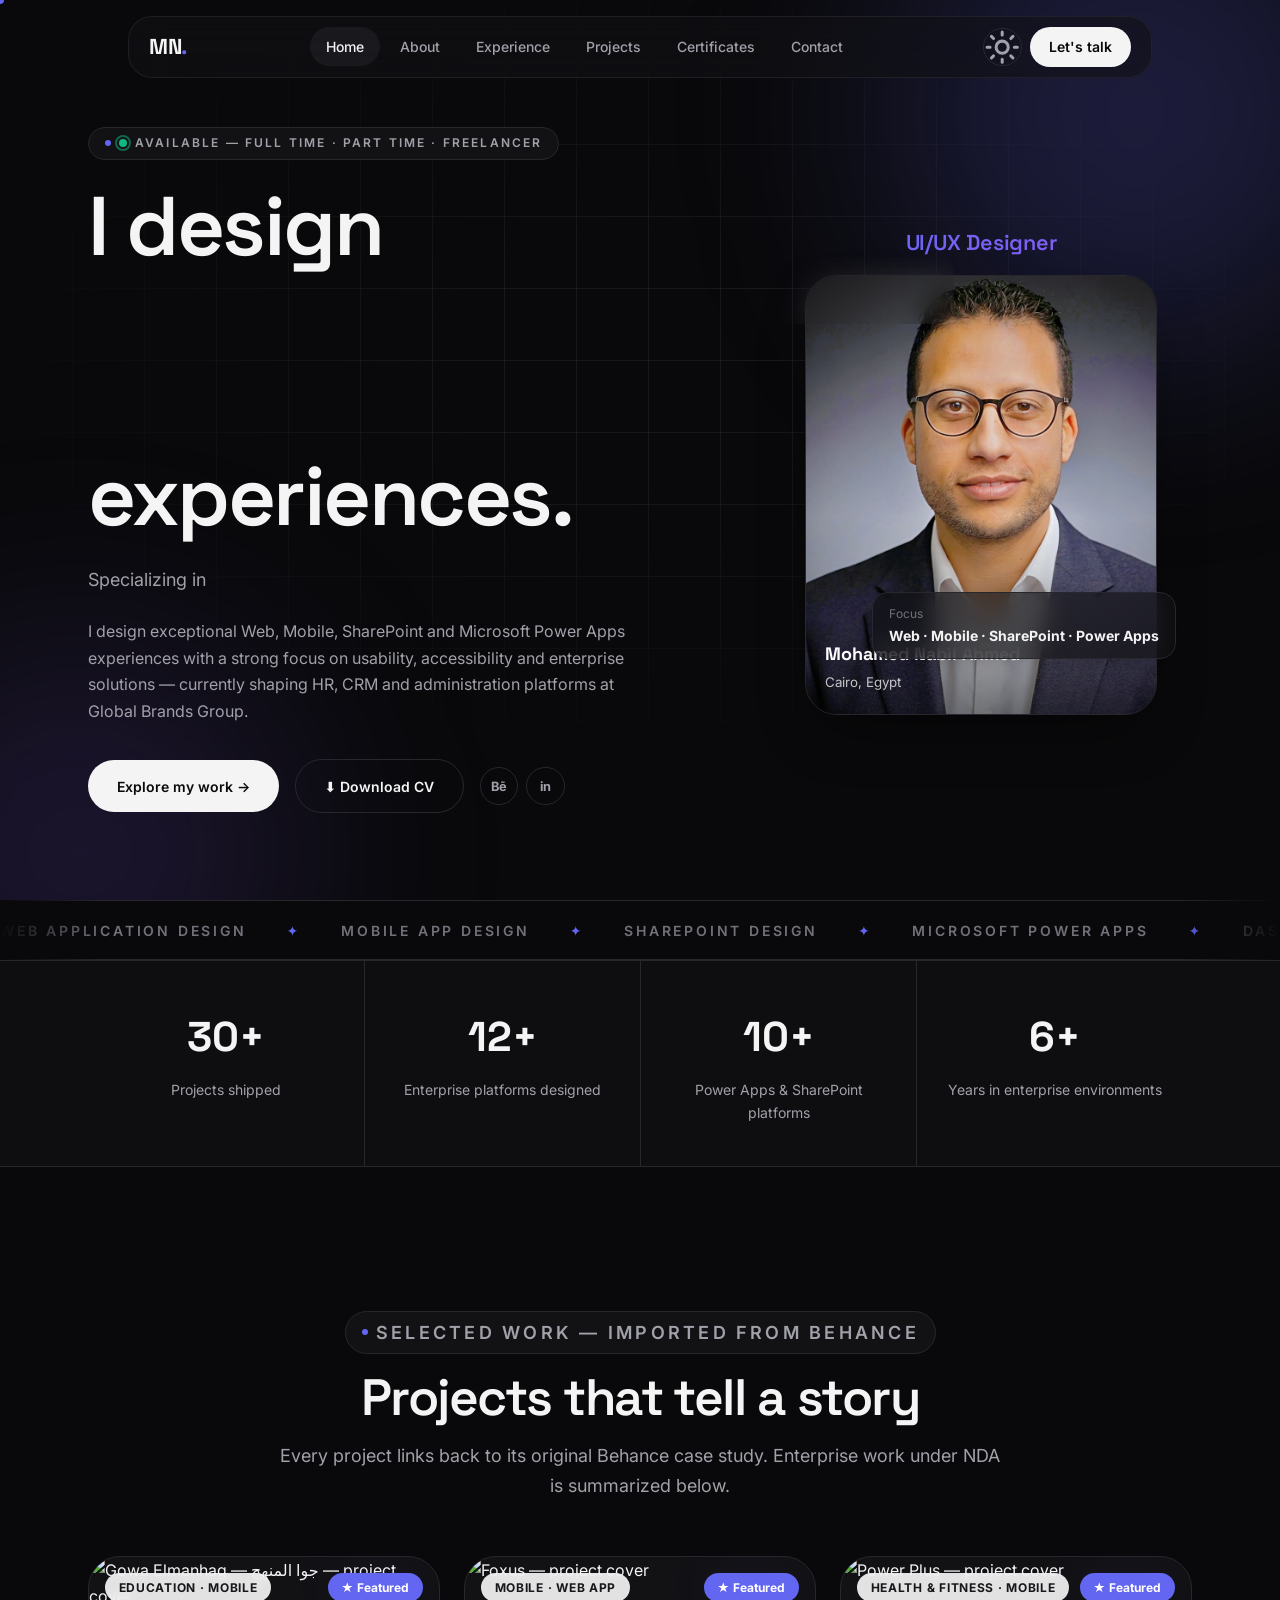
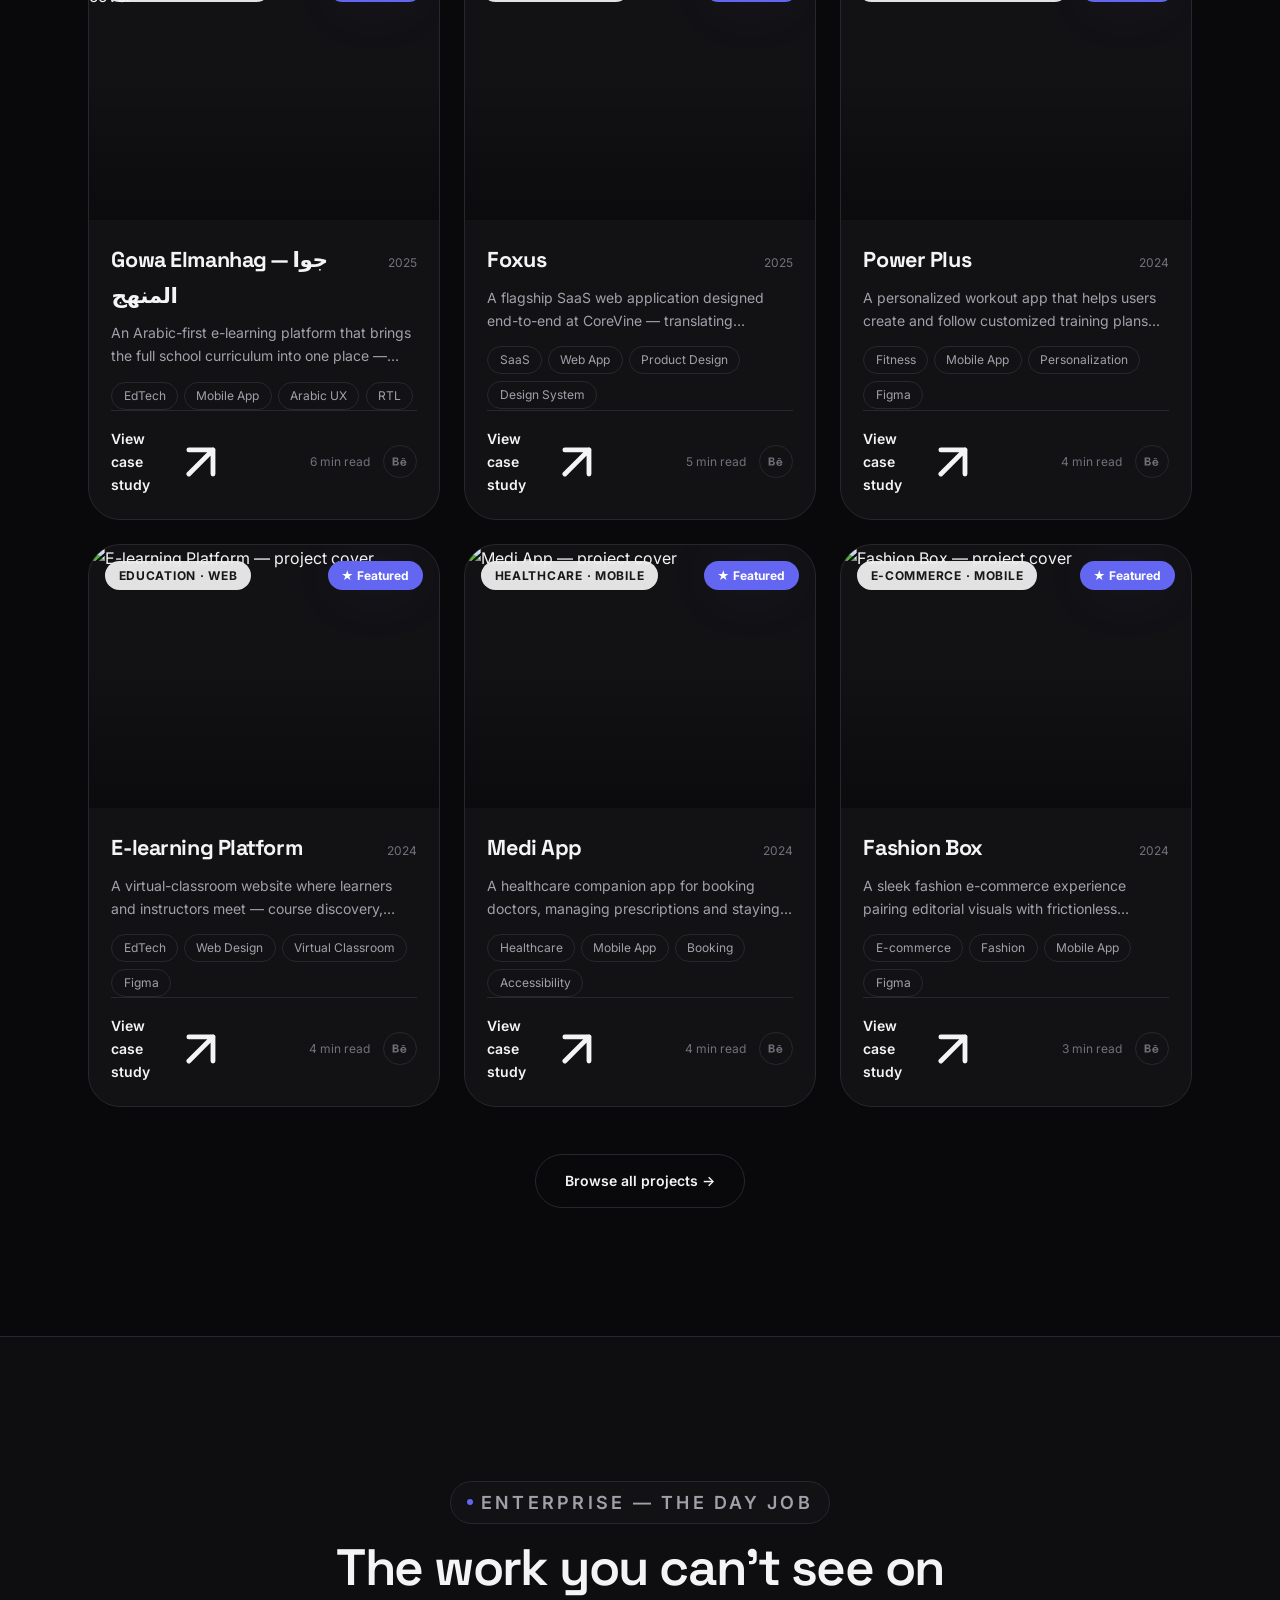
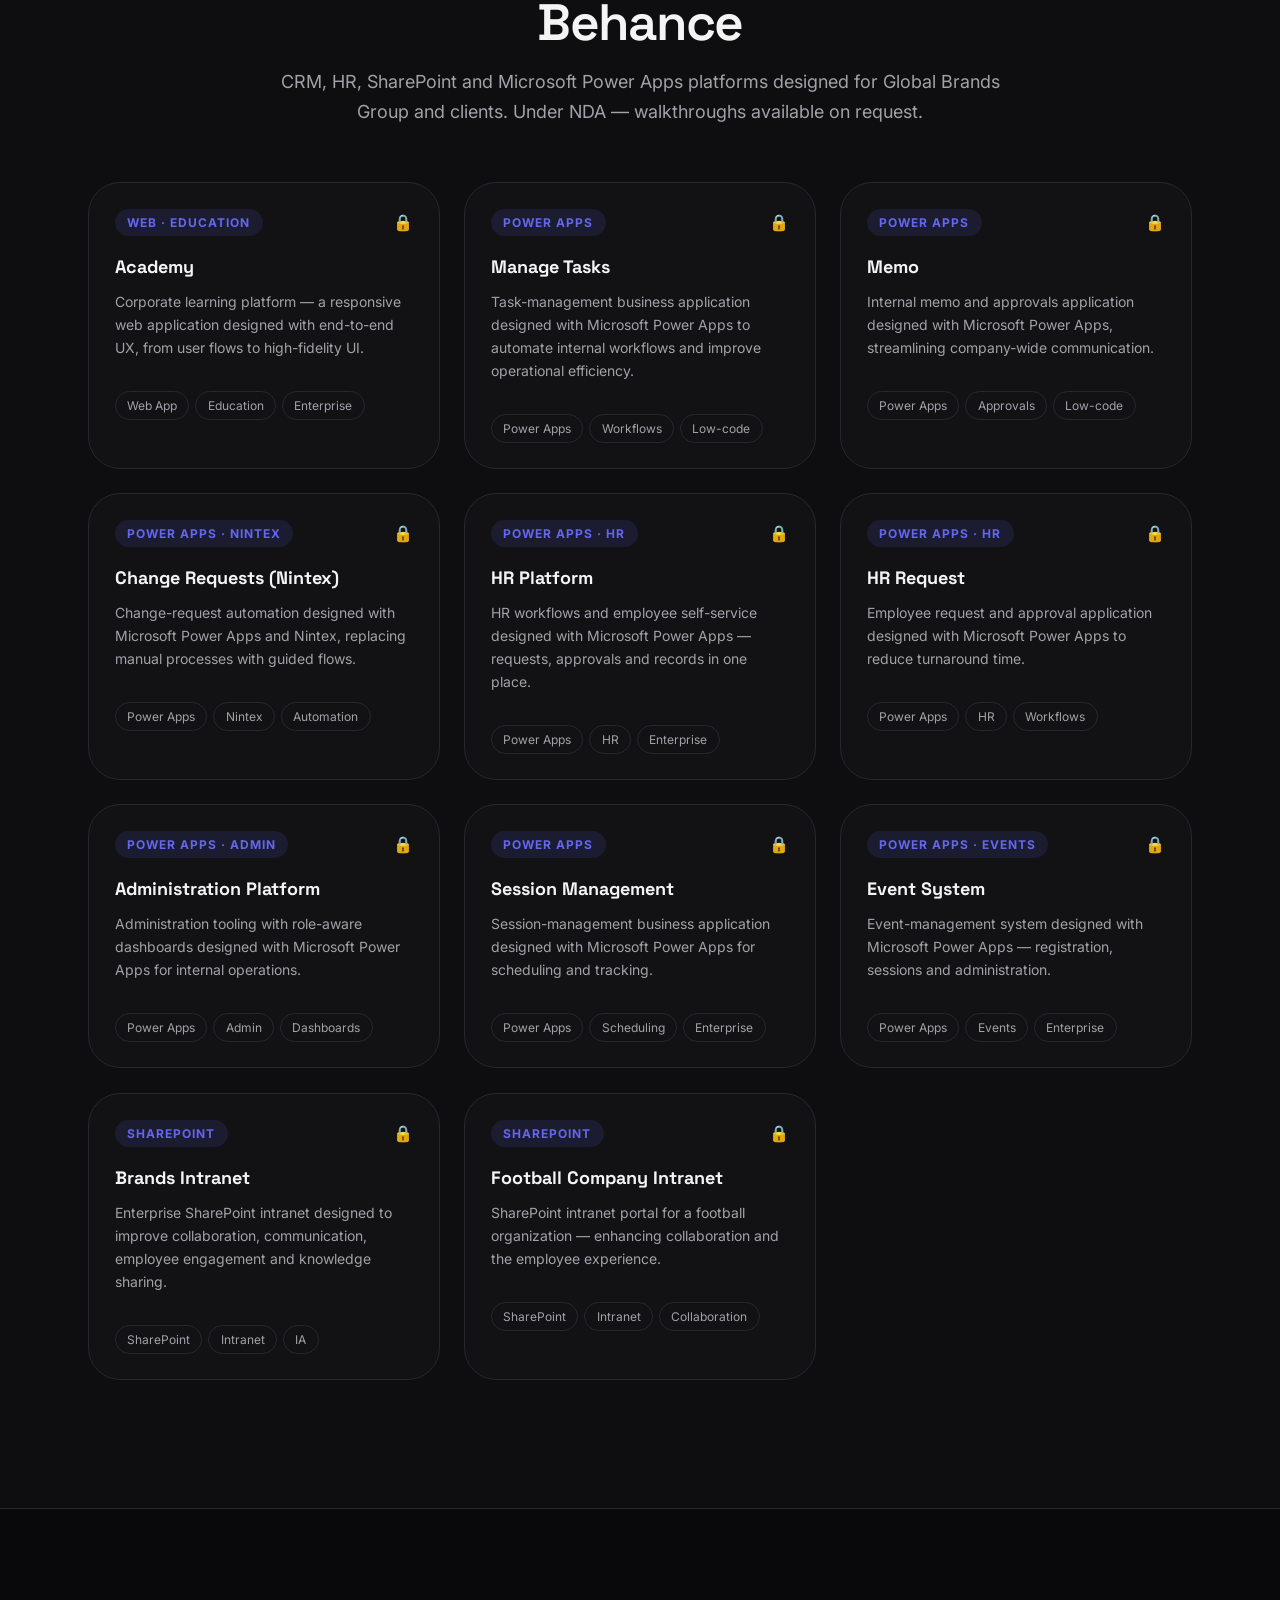
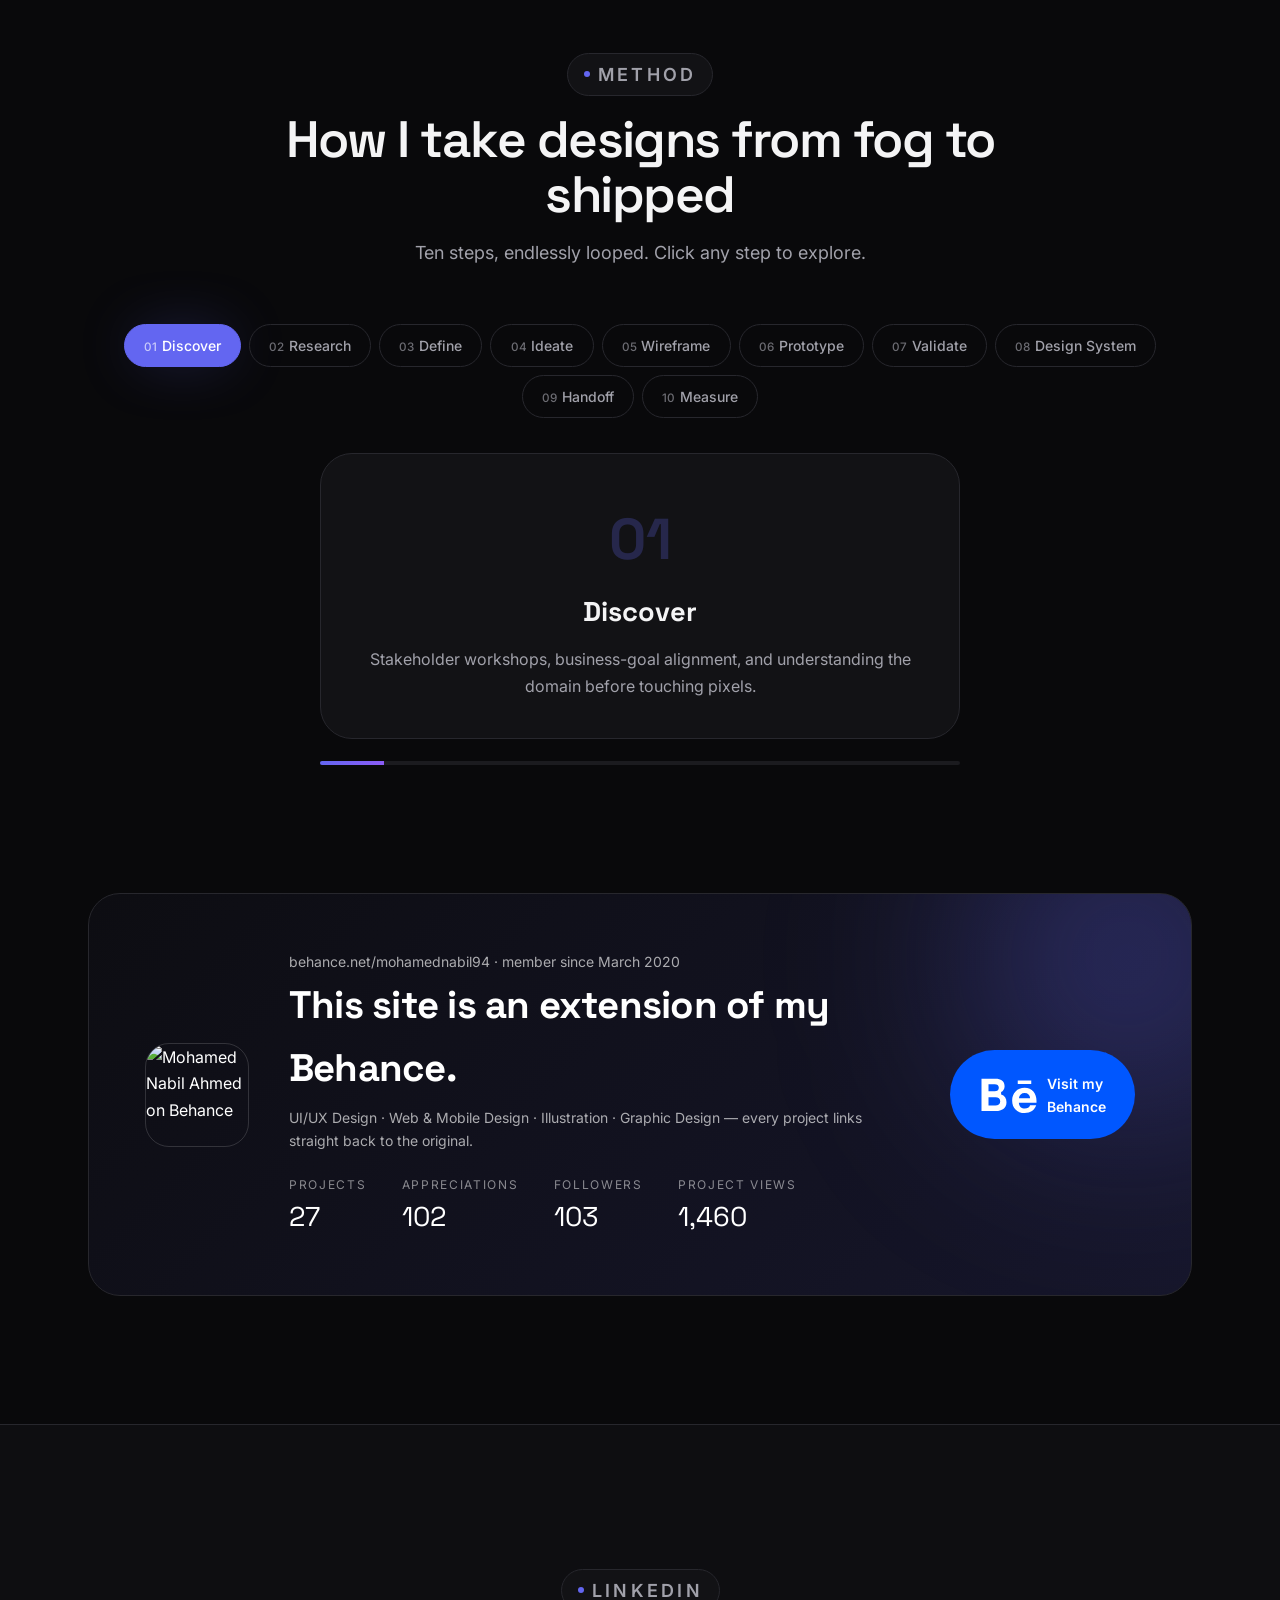
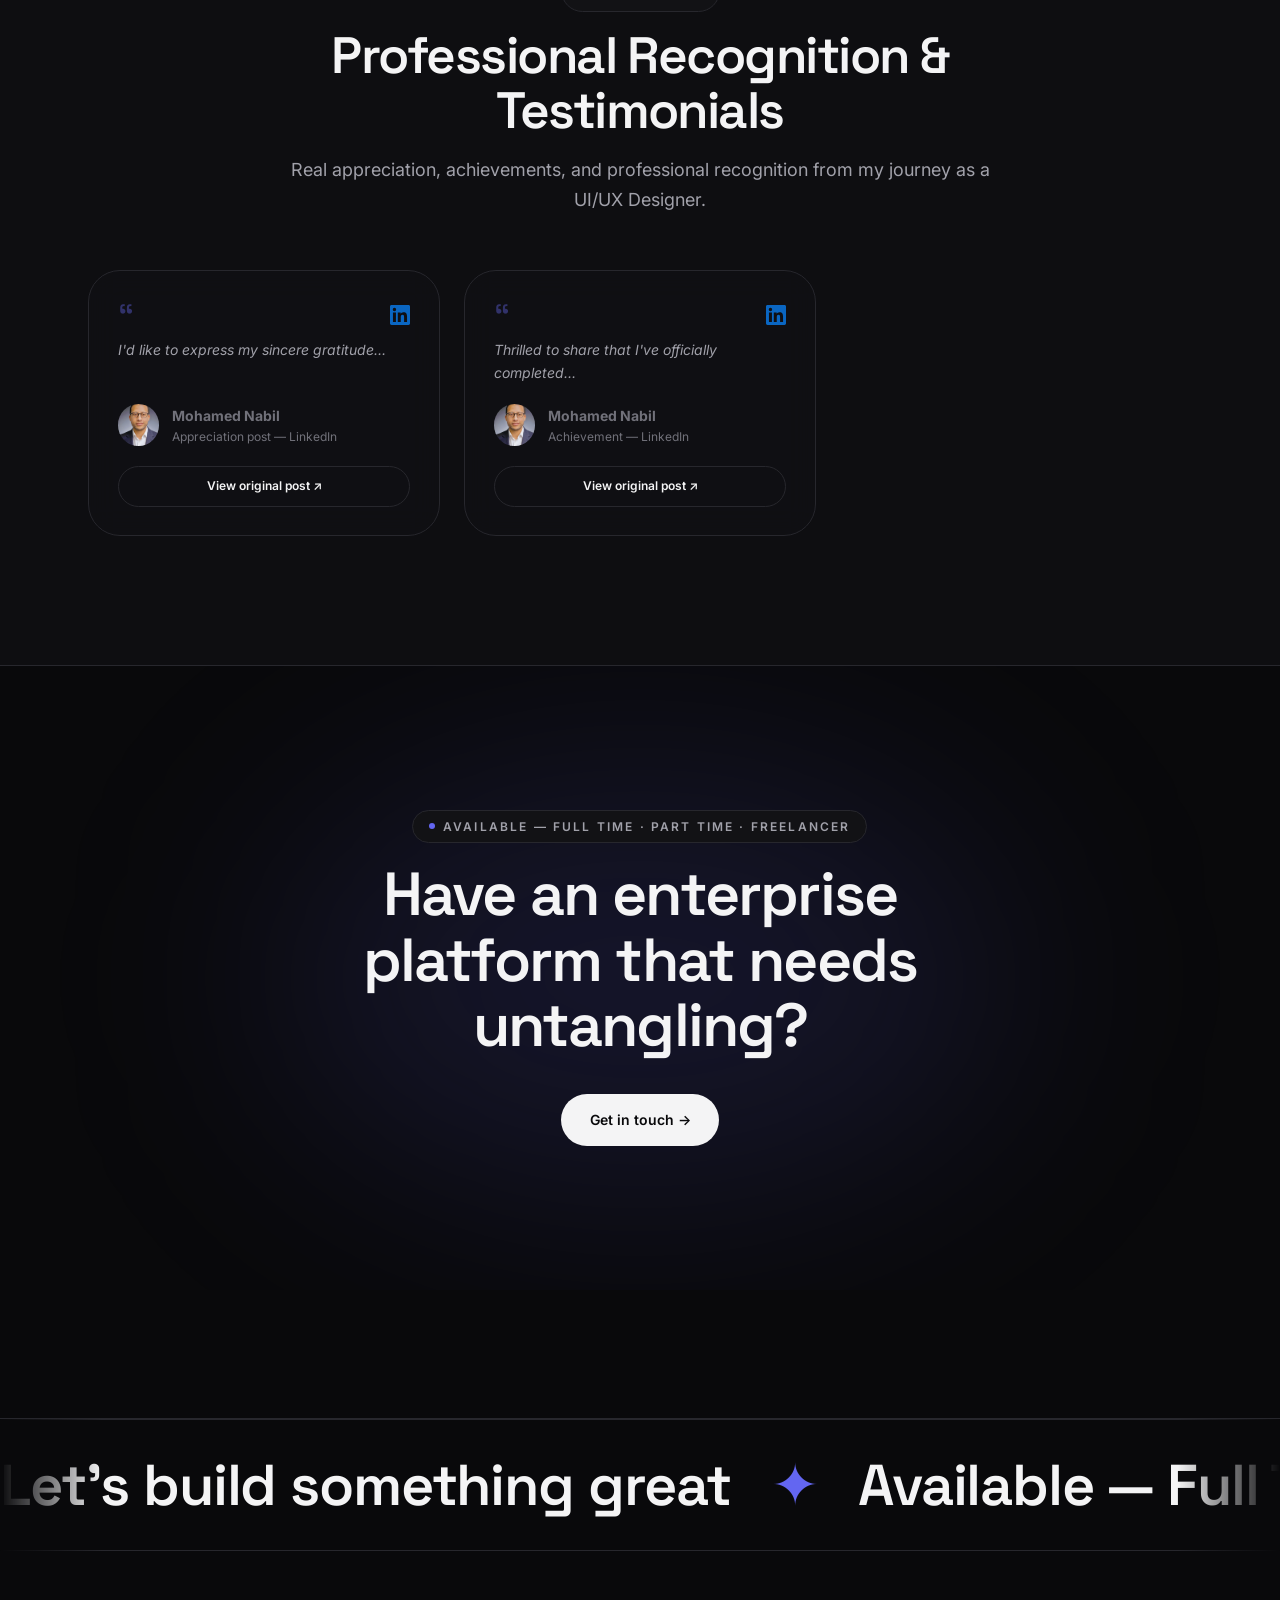
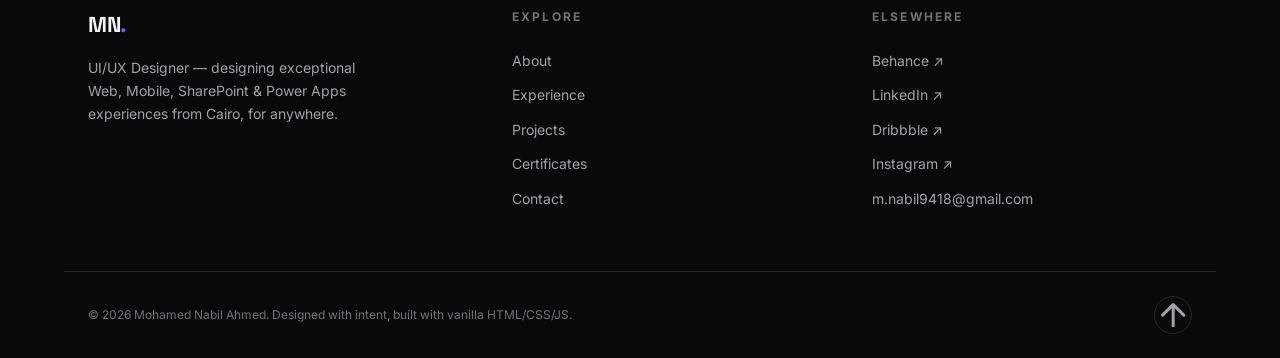
==== index.html @ f968cd8f "Initial portfolio" ====
<!DOCTYPE html>
<!-- ============================================================
     INDEX.HTML — HOME
     Structure: hero → domains marquee → stats → featured work →
     enterprise (NDA) work → process → Behance spotlight →
     testimonials → CTA band. Header/footer are injected by
     assets/js/main.js; all content comes from assets/data/*.js.
     ============================================================ -->
<html lang="en">
<head>
  <meta charset="UTF-8">
  <meta name="viewport" content="width=device-width, initial-scale=1.0">
  <title>Mohamed Nabil — UI/UX Designer · Web, Mobile, SharePoint & Power Apps</title>

  <!-- SEO -->
  <meta name="description" content="UI/UX Designer in Egypt designing exceptional Web, Mobile, SharePoint and Microsoft Power Apps experiences — enterprise systems, CRM, dashboards and design systems with a strong focus on usability and accessibility.">
  <meta name="keywords" content="UI/UX Designer Egypt, Web Application Design, Mobile App Design, SharePoint Designer, Microsoft Power Apps Designer, Dashboard Design, Enterprise UX, CRM UX, Design Systems, Figma Expert">
  <meta name="author" content="Mohamed Nabil Ahmed">
  <meta name="robots" content="index, follow">
  <link rel="canonical" href="https://mohamednabil.design/">

  <!-- Open Graph -->
  <meta property="og:type" content="website">
  <meta property="og:title" content="Mohamed Nabil — UI/UX Designer">
  <meta property="og:description" content="I design exceptional Web, Mobile, SharePoint and Microsoft Power Apps experiences — usability, accessibility and enterprise solutions.">
  <meta property="og:url" content="https://mohamednabil.design/">
  <meta property="og:site_name" content="Mohamed Nabil">
  <meta property="og:image" content="https://mohamednabil.design/assets/images/profile/me.jpeg">

  <!-- Twitter Card -->
  <meta name="twitter:card" content="summary_large_image">
  <meta name="twitter:title" content="Mohamed Nabil — UI/UX Designer">
  <meta name="twitter:description" content="I design exceptional Web, Mobile, SharePoint and Microsoft Power Apps experiences.">
  <meta name="twitter:image" content="https://mohamednabil.design/assets/images/profile/me.jpeg">

  <!-- Structured data (Person) -->
  <script type="application/ld+json">
  {
    "@context": "https://schema.org",
    "@type": "Person",
    "name": "Mohamed Nabil Ahmed",
    "jobTitle": "UI/UX Designer",
    "email": "mailto:m.nabil9418@gmail.com",
    "url": "https://mohamednabil.design",
    "address": { "@type": "PostalAddress", "addressLocality": "Cairo", "addressCountry": "EG" },
    "sameAs": [
      "https://www.linkedin.com/in/mnabil14/",
      "https://www.behance.net/mohamednabil94",
      "https://dribbble.com/Monabil14",
      "https://instagram.com/mohamednabil_14"
    ]
  }
  </script>

  <!-- Fonts (system fallbacks defined in variables.css) -->
  <link rel="icon" href="favicon.ico" sizes="any">
  <link rel="apple-touch-icon" href="assets/images/icons/apple-touch-icon.png">
  <link rel="preconnect" href="https://fonts.googleapis.com">
  <link rel="preconnect" href="https://fonts.gstatic.com" crossorigin>
  <link href="https://fonts.googleapis.com/css2?family=Inter:wght@400;500;600;700&family=Space+Grotesk:wght@500;600;700&display=swap" rel="stylesheet">

  <!-- Styles: tokens → core → responsive → motion -->
  <link rel="stylesheet" href="assets/css/variables.css">
  <link rel="stylesheet" href="assets/css/style.css">
  <link rel="stylesheet" href="assets/css/responsive.css">
  <link rel="stylesheet" href="assets/css/animations.css">
</head>
<body>
  <a class="skip-link" href="#main">Skip to content</a>
  <!-- Header + mobile menu injected here by main.js -->

  <main id="main">

    <!-- ══ HERO ══════════════════════════════════════════════ -->
    <section class="hero" aria-label="Introduction">
      <div class="hero__grid-bg" aria-hidden="true"></div>
      <div class="hero__orb hero__orb--1" aria-hidden="true"></div>
      <div class="hero__orb hero__orb--2" aria-hidden="true"></div>

      <div class="container hero__inner">
        <div>
          <p class="eyebrow" style="animation:fadeUp 0.6s var(--ease-out) both">
            <span class="pulse-dot" aria-hidden="true"></span>
            Available — Full Time · Part Time · Freelancer
          </p>

          <!-- Word-by-word animated headline (animations.js) -->
          <h1 class="display hero__title">
            <span data-words>I design</span>
            <span class="text-gradient" data-words data-words-delay="250">exceptional digital</span>
            <span data-words data-words-delay="500">experiences.</span>
          </h1>

          <!-- Rotating specialty (animations.js fills from site.js) -->
          <p class="hero__rotator">Specializing in <strong id="hero-rotator" aria-live="polite"></strong></p>

          <p class="hero__intro" style="animation:fadeUp 0.8s var(--ease-out) both 0.9s">
            I design exceptional Web, Mobile, SharePoint and Microsoft Power Apps experiences with a
            strong focus on usability, accessibility and enterprise solutions — currently shaping HR,
            CRM and administration platforms at Global Brands Group.
          </p>

          <div class="hero__ctas" style="animation:fadeUp 0.8s var(--ease-out) both 1.1s">
            <a class="btn btn--primary" href="projects.html">Explore my work →</a>
            <a class="btn btn--outline" href="assets/files/Mohamed_Nabil_UI_UX_Designer_CV.pdf" data-cv download>⬇ Download CV</a>
            <div class="hero__socials">
              <a class="icon-btn" href="https://www.behance.net/mohamednabil94" target="_blank" rel="noopener noreferrer" data-outbound="behance" aria-label="Behance (opens in new tab)" style="font-weight:700;font-size:0.8rem">Bē</a>
              <a class="icon-btn" href="https://www.linkedin.com/in/mnabil14/" target="_blank" rel="noopener noreferrer" aria-label="LinkedIn (opens in new tab)" style="font-weight:700;font-size:0.8rem">in</a>
            </div>
          </div>
        </div>

        <!-- Portrait + floating chips — title sits ABOVE the photo -->
        <div class="hero__portrait" data-reveal="zoom">
          <p class="hero__portrait-title">UI/UX Designer</p>
          <div class="hero__portrait-frame">
            <!-- Your photo: drop assets/images/profile/me.jpg (any size,
                 face centered — it is cover-cropped, never stretched).
                 Until the file exists, the Behance avatar is shown. -->
            <img src="assets/images/profile/me.jpeg"
                 onerror="this.onerror=null;this.src='https://pps.services.adobe.com/api/profile/C32E60815E0F4A310A495E93@AdobeID/image/e45a7dfe-59f1-49fc-abd1-07abdde5c0bc/276'"
                 alt="Mohamed Nabil Ahmed — portrait" width="640" height="800">
            <div class="hero__portrait-caption">
              <strong>Mohamed Nabil Ahmed</strong>
              <small>Cairo, Egypt</small>
            </div>
          </div>
          <div class="float-chip float-chip--1" aria-hidden="true"><small>Currently at</small><strong>Global Brands Group</strong></div>
          <div class="float-chip float-chip--2" aria-hidden="true"><small>Focus</small><strong>Web · Mobile · SharePoint · Power Apps</strong></div>
        </div>
      </div>
    </section>

    <!-- ══ DOMAINS MARQUEE (from site.js) ═══════════════════ -->
    <div class="marquee" id="domains-marquee" aria-hidden="true"></div>

    <!-- ══ ANIMATED STATS (from site.js) ════════════════════ -->
    <section class="section--tinted" aria-label="Key numbers">
      <div class="container stats" id="stats"></div>
    </section>

    <!-- ══ FEATURED PROJECTS (from projects.js) ═════════════ -->
    <section class="section" aria-label="Featured work">
      <div class="container">
        <div class="section-head">
          <p class="eyebrow" data-reveal>Selected work — imported from Behance</p>
          <h2 class="display" data-reveal data-reveal-delay="80">Projects that tell a story</h2>
          <p data-reveal data-reveal-delay="160">Every project links back to its original Behance case study. Enterprise work under NDA is summarized below.</p>
        </div>
        <div class="grid grid--3" id="featured-projects"></div>
        <p style="text-align:center;margin-top:3rem" data-reveal>
          <a class="btn btn--outline" href="projects.html">Browse all projects →</a>
        </p>
      </div>
    </section>

    <!-- ══ ENTERPRISE / NDA WORK (from projects.js) ═════════ -->
    <section class="section section--tinted" aria-label="Enterprise work">
      <div class="container">
        <div class="section-head">
          <p class="eyebrow" data-reveal>Enterprise — the day job</p>
          <h2 class="display" data-reveal data-reveal-delay="80">The work you can't see on Behance</h2>
          <p data-reveal data-reveal-delay="160">CRM, HR, SharePoint and Microsoft Power Apps platforms designed for Global Brands Group and clients. Under NDA — walkthroughs available on request.</p>
        </div>
        <div class="grid grid--3" id="enterprise-grid"></div>
      </div>
    </section>

    <!-- ══ DESIGN PROCESS (from site.js) ════════════════════ -->
    <section class="section" aria-label="Design process">
      <div class="container">
        <div class="section-head">
          <p class="eyebrow" data-reveal>Method</p>
          <h2 class="display" data-reveal data-reveal-delay="80">How I take designs from fog to shipped</h2>
          <p data-reveal data-reveal-delay="160">Ten steps, endlessly looped. Click any step to explore.</p>
        </div>
        <div id="process"></div>
      </div>
    </section>

    <!-- ══ BEHANCE SPOTLIGHT (from site.js) ═════════════════ -->
    <section class="section" style="padding-top:0" aria-label="Behance profile">
      <div class="container" id="behance-banner"></div>
    </section>

    <!-- ══ TESTIMONIALS (placeholders in site.js) ═══════════ -->
    <section class="section section--tinted" aria-label="Testimonials">
      <div class="container">
        <div class="section-head">
          <p class="eyebrow" data-reveal>LinkedIn</p>
          <h2 class="display" data-reveal data-reveal-delay="80">Professional Recognition &amp; Testimonials</h2>
          <p data-reveal data-reveal-delay="160">Real appreciation, achievements, and professional recognition from my journey as a UI/UX Designer.</p>
        </div>
        <div class="grid grid--3" id="testimonials-grid"></div>
      </div>
    </section>

    <!-- ══ CONTACT CTA ══════════════════════════════════════ -->
    <section class="cta-band" aria-label="Contact call to action">
      <p class="eyebrow" data-reveal>Available — Full Time · Part Time · Freelancer</p>
      <h2 class="display" style="margin-top:1.2rem" data-reveal data-reveal-delay="80">Have an enterprise platform that needs untangling?</h2>
      <p style="margin-top:2.2rem" data-reveal data-reveal-delay="160">
        <a class="btn btn--primary" href="contact.html">Get in touch →</a>
      </p>
    </section>

  </main>
  <!-- Footer injected here by main.js -->

  <!-- Data layer (edit these files to change all content) -->
  <script src="assets/data/site.js"></script>
  <script src="assets/data/projects.js"></script>
  <script src="assets/data/graphics.js"></script>
  <script src="assets/data/certificates.js"></script>
  <script src="assets/data/experience.js"></script>
  <script src="assets/data/skills.js"></script>
  <!-- Behavior -->
  <script src="assets/js/main.js"></script>
  <script src="assets/js/animations.js"></script>
  <script src="assets/js/filters.js"></script>
  <script src="assets/js/gallery.js"></script>
  <script src="assets/js/portfolio.js"></script>
</body>
</html>
---- assets/css/variables.css ----
/* ============================================================
   VARIABLES.CSS — DESIGN TOKENS
   ------------------------------------------------------------
   Change the whole look of the site from this one file:
   colors, typography, spacing, radius, shadows, motion.
   Dark theme is the default; [data-theme="light"] overrides.
   ============================================================ */

:root {
  /* ── Brand accent (indigo → violet) ── */
  --accent:        #6366f1;
  --accent-violet: #8b5cf6;
  --accent-glow:   #a78bfa;
  --accent-rgb:    99, 102, 241;
  --gradient-accent: linear-gradient(120deg, var(--accent), var(--accent-violet));
  --behance-blue:  #0057ff;

  /* ── Dark theme surfaces & ink (default) ── */
  --surface:        #09090b;   /* page background            */
  --surface-raised: #121215;   /* cards, nav, panels         */
  --ink:            #f4f4f5;   /* primary text               */
  --ink-muted:      #a1a1aa;   /* secondary text             */
  --ink-faint:      #71717a;   /* tertiary text / hints      */
  --line:           #27272d;   /* borders & dividers         */
  --line-rgb:       39, 39, 45;
  --glass-bg:       rgba(18, 18, 21, 0.65);

  /* ── Typography ── */
  --font-display: "Space Grotesk", "Segoe UI", system-ui, sans-serif;
  --font-body:    "Inter", "Segoe UI", system-ui, sans-serif;
  --text-xs:   0.75rem;
  --text-sm:   0.875rem;
  --text-base: 1rem;
  --text-lg:   1.125rem;
  --text-xl:   1.35rem;
  --text-2xl:  1.7rem;
  --text-3xl:  2.1rem;
  --text-4xl:  2.6rem;
  --text-hero: clamp(2.6rem, 7.5vw, 5.2rem);

  /* ── Layout ── */
  --container:   72rem;   /* 1152px max content width */
  --container-narrow: 56rem;
  --space-section: clamp(4.5rem, 10vw, 8rem);
  --nav-height:  4.5rem;

  /* ── Radius ── */
  --radius-sm: 0.6rem;
  --radius-md: 1rem;
  --radius-lg: 1.5rem;
  --radius-xl: 2rem;
  --radius-full: 999px;

  /* ── Shadows ── */
  --shadow-soft: 0 2px 20px -4px rgba(0, 0, 0, 0.25);
  --shadow-lift: 0 24px 60px -16px rgba(0, 0, 0, 0.45);
  --shadow-glow: 0 0 60px -12px rgba(var(--accent-rgb), 0.45);

  /* ── Motion ── */
  --ease-out:  cubic-bezier(0.21, 0.47, 0.32, 0.98);
  --ease-slow: cubic-bezier(0.76, 0, 0.24, 1);
  --dur-fast:  0.25s;
  --dur-med:   0.5s;
  --dur-slow:  0.8s;
}

/* ── Light theme overrides ─────────────────────────────────
   Toggled by JS: <html data-theme="light">                   */
[data-theme="light"] {
  --surface:        #fafafa;
  --surface-raised: #ffffff;
  --ink:            #09090b;
  --ink-muted:      #52525b;
  --ink-faint:      #a1a1aa;
  --line:           #e4e4e7;
  --line-rgb:       228, 228, 231;
  --glass-bg:       rgba(255, 255, 255, 0.7);
  --shadow-soft: 0 2px 20px -4px rgba(0, 0, 0, 0.08);
  --shadow-lift: 0 24px 60px -16px rgba(0, 0, 0, 0.18);
}
---- assets/css/style.css ----
/* ============================================================
   STYLE.CSS — CORE STYLES
   ------------------------------------------------------------
   Organization:
   1. Reset & base            5. Buttons & badges
   2. Layout helpers          6. Cards (project / cert / etc.)
   3. Header & navigation     7. Page sections
   4. Typography helpers      8. Footer / lightbox / loader
   All colors & sizes come from variables.css.
   ============================================================ */

/* ── 1. Reset & base ─────────────────────────────────────── */
*, *::before, *::after { box-sizing: border-box; margin: 0; padding: 0; }

html { scroll-behavior: smooth; }

body {
  font-family: var(--font-body);
  background: var(--surface);
  color: var(--ink);
  line-height: 1.65;
  -webkit-font-smoothing: antialiased;
  overflow-x: hidden;
  transition: background var(--dur-fast) ease, color var(--dur-fast) ease;
}

img { max-width: 100%; display: block; }
a { color: inherit; text-decoration: none; }
ul, ol { list-style: none; }
button { font: inherit; color: inherit; background: none; border: 0; cursor: pointer; }

::selection { background: rgba(var(--accent-rgb), 0.3); }

/* Visible, branded focus states (WCAG 2.2) */
:focus-visible {
  outline: 2px solid var(--accent);
  outline-offset: 3px;
  border-radius: 4px;
}

/* Skip link — first tabbable element on every page */
.skip-link {
  position: absolute; left: -999px; top: 0; z-index: 200;
  background: var(--accent); color: #fff;
  padding: 0.7rem 1.2rem; border-radius: var(--radius-sm);
}
.skip-link:focus { left: 1rem; top: 1rem; }

/* ── 2. Layout helpers ───────────────────────────────────── */
.container         { max-width: var(--container); margin-inline: auto; padding-inline: 1.5rem; }
.container--narrow { max-width: var(--container-narrow); }
.section           { padding-block: var(--space-section); }
.section--tinted   { background: color-mix(in srgb, var(--surface-raised) 55%, var(--surface)); border-block: 1px solid var(--line); }
.grid              { display: grid; gap: 1.5rem; }
.grid--2 { grid-template-columns: repeat(2, 1fr); }
.grid--3 { grid-template-columns: repeat(3, 1fr); }
.grid--4 { grid-template-columns: repeat(4, 1fr); }

/* ── 3. Header & navigation (injected by main.js) ────────── */
.site-header {
  position: fixed; inset-inline: 0; top: 0; z-index: 80;
  display: flex; justify-content: center;
  padding: 1rem 1rem 0;
}
.nav {
  width: 100%; max-width: 64rem;
  display: flex; align-items: center; justify-content: space-between;
  gap: 1rem;
  padding: 0.6rem 1.25rem;
  border-radius: var(--radius-lg);
  background: var(--glass-bg);
  border: 1px solid rgba(var(--line-rgb), 0.7);
  backdrop-filter: blur(16px) saturate(1.4);
  -webkit-backdrop-filter: blur(16px) saturate(1.4);
  transition: box-shadow var(--dur-fast) ease;
}
.nav.is-scrolled { box-shadow: var(--shadow-soft); }

.nav__logo { font-family: var(--font-display); font-weight: 700; font-size: var(--text-xl); letter-spacing: -0.02em; }
.nav__logo span { color: var(--accent); }

.nav__links { display: flex; align-items: center; gap: 0.25rem; }
.nav__link {
  padding: 0.5rem 1rem; border-radius: var(--radius-full);
  font-size: var(--text-sm); font-weight: 500; color: var(--ink-muted);
  transition: color var(--dur-fast) ease, background var(--dur-fast) ease;
}
.nav__link:hover { color: var(--ink); }
.nav__link.is-active { color: var(--ink); background: rgba(var(--line-rgb), 0.5); }

.nav__actions { display: flex; align-items: center; gap: 0.5rem; }

.icon-btn {
  display: inline-flex; align-items: center; justify-content: center;
  width: 2.4rem; height: 2.4rem; border-radius: var(--radius-full);
  border: 1px solid var(--line); color: var(--ink-muted);
  transition: color var(--dur-fast) ease, border-color var(--dur-fast) ease, transform var(--dur-fast) ease;
}
.icon-btn:hover { color: var(--accent); border-color: var(--accent); }

/* Mobile menu (hidden ≥ 860px, see responsive.css) */
.nav__burger { display: none; }
.mobile-menu {
  position: fixed; inset-inline: 1rem; top: calc(var(--nav-height) + 0.75rem); z-index: 79;
  border-radius: var(--radius-lg); padding: 0.75rem;
  background: var(--glass-bg); border: 1px solid var(--line);
  backdrop-filter: blur(16px); -webkit-backdrop-filter: blur(16px);
  box-shadow: var(--shadow-lift);
  display: none;
}
.mobile-menu.is-open { display: block; }
.mobile-menu a { display: block; padding: 0.8rem 1rem; border-radius: var(--radius-md); font-weight: 500; }
.mobile-menu a:hover, .mobile-menu a.is-active { background: rgba(var(--line-rgb), 0.5); }

/* ── 4. Typography helpers ───────────────────────────────── */
.display { font-family: var(--font-display); font-weight: 600; letter-spacing: -0.03em; line-height: 1.08; }

.text-gradient {
  background: linear-gradient(90deg, var(--accent), var(--accent-violet), var(--accent-glow));
  -webkit-background-clip: text; background-clip: text;
  -webkit-text-fill-color: transparent; color: transparent;
}

.eyebrow {
  display: inline-flex; align-items: center; gap: 0.5rem;
  padding: 0.35rem 1rem; border-radius: var(--radius-full);
  border: 1px solid var(--line); background: var(--surface-raised);
  font-size: var(--text-xs); font-weight: 600; letter-spacing: 0.18em; text-transform: uppercase;
  color: var(--ink-muted);
}
.eyebrow::before { content: ""; width: 6px; height: 6px; border-radius: 50%; background: var(--accent); }

.section-head { max-width: 46rem; margin: 0 auto 3.5rem; text-align: center; }
.section-head h2 { font-size: clamp(2rem, 4.5vw, 3.2rem); margin-top: 1rem; }
.section-head p  { color: var(--ink-muted); margin-top: 1rem; font-size: var(--text-lg); }

.muted { color: var(--ink-muted); }

/* ── 5. Buttons & badges ─────────────────────────────────── */
.btn {
  display: inline-flex; align-items: center; gap: 0.5rem;
  padding: 0.9rem 1.8rem; border-radius: var(--radius-full);
  font-size: var(--text-sm); font-weight: 600;
  transition: transform var(--dur-fast) var(--ease-out), box-shadow var(--dur-fast) ease,
              color var(--dur-fast) ease, border-color var(--dur-fast) ease, background var(--dur-fast) ease;
}
.btn--primary { background: var(--ink); color: var(--surface); }
.btn--primary:hover { transform: translateY(-2px) scale(1.02); box-shadow: var(--shadow-lift); }
.btn--outline { border: 1px solid var(--line); color: var(--ink); }
.btn--outline:hover { border-color: var(--accent); color: var(--accent); }
.btn--behance { background: var(--behance-blue); color: #fff; }
.btn--behance:hover { transform: translateY(-2px) scale(1.02); box-shadow: 0 12px 30px -8px rgba(0, 87, 255, 0.5); }

.tag {
  display: inline-block; padding: 0.2rem 0.7rem; border-radius: var(--radius-full);
  border: 1px solid var(--line); font-size: var(--text-xs); color: var(--ink-muted);
}
.badge-accent {
  display: inline-block; padding: 0.25rem 0.8rem; border-radius: var(--radius-full);
  background: rgba(var(--accent-rgb), 0.12); color: var(--accent);
  font-size: var(--text-xs); font-weight: 700; letter-spacing: 0.08em; text-transform: uppercase;
}

/* Filter pill bar (projects + graphic design) */
.filters { display: flex; flex-wrap: wrap; justify-content: center; gap: 0.5rem; margin-bottom: 2.5rem; }
.filter-btn {
  padding: 0.55rem 1.2rem; border-radius: var(--radius-full);
  border: 1px solid var(--line); font-size: var(--text-sm); font-weight: 500; color: var(--ink-muted);
  transition: all var(--dur-fast) ease;
}
.filter-btn:hover { border-color: var(--accent); color: var(--ink); }
.filter-btn.is-active { background: var(--accent); border-color: var(--accent); color: #fff; box-shadow: var(--shadow-glow); }

/* ── 6. Cards ────────────────────────────────────────────── */

/* Project card — lift, image zoom, gradient overlay, tag reveal */
.project-card {
  position: relative; overflow: hidden;
  border-radius: var(--radius-xl); border: 1px solid var(--line);
  background: var(--surface-raised);
  transition: transform var(--dur-med) var(--ease-out), box-shadow var(--dur-med) ease, border-color var(--dur-med) ease;
}
.project-card:hover { transform: translateY(-6px); box-shadow: var(--shadow-lift); border-color: rgba(var(--accent-rgb), 0.4); }

.project-card__media { position: relative; display: block; aspect-ratio: 4 / 3; overflow: hidden; }
.project-card__media img { width: 100%; height: 100%; object-fit: cover; transition: transform 0.7s var(--ease-out); }
.project-card:hover .project-card__media img { transform: scale(1.06); }
.project-card__media::after {
  content: ""; position: absolute; inset: 0;
  background: linear-gradient(to top, rgba(0,0,0,0.55), transparent 55%);
  opacity: 0.7; transition: opacity var(--dur-med) ease;
}
.project-card:hover .project-card__media::after { opacity: 0.95; }

.project-card__category {
  position: absolute; left: 1rem; top: 1rem; z-index: 2;
  padding: 0.3rem 0.85rem; border-radius: var(--radius-full);
  background: rgba(255,255,255,0.88); color: #18181b;
  font-size: var(--text-xs); font-weight: 700; letter-spacing: 0.06em; text-transform: uppercase;
  backdrop-filter: blur(6px);
}
.project-card__featured {
  position: absolute; right: 1rem; top: 1rem; z-index: 2;
  padding: 0.3rem 0.85rem; border-radius: var(--radius-full);
  background: var(--accent); color: #fff;
  font-size: var(--text-xs); font-weight: 700; box-shadow: var(--shadow-glow);
}

.project-card__body { padding: 1.4rem; }
.project-card__title { font-family: var(--font-display); font-size: var(--text-xl); letter-spacing: -0.02em; transition: color var(--dur-fast) ease; }
.project-card:hover .project-card__title { color: var(--accent); }
.project-card__year { color: var(--ink-faint); font-size: var(--text-xs); }
.project-card__desc {
  margin-top: 0.5rem; color: var(--ink-muted); font-size: var(--text-sm);
  display: -webkit-box; -webkit-line-clamp: 2; -webkit-box-orient: vertical; overflow: hidden;
}
.project-card__tags { display: flex; flex-wrap: wrap; gap: 0.4rem; margin-top: 0.9rem; }
.project-card__footer {
  display: flex; align-items: center; justify-content: space-between;
  margin-top: 1.1rem; padding-top: 1rem; border-top: 1px solid var(--line);
}
.project-card__cta { font-size: var(--text-sm); font-weight: 600; display: inline-flex; align-items: center; gap: 0.35rem; }
.project-card__cta:hover { color: var(--accent); }
.project-card__meta { display: flex; align-items: center; gap: 0.8rem; color: var(--ink-faint); font-size: var(--text-xs); }

/* Small icon link to Behance on cards */
.behance-chip {
  display: inline-flex; align-items: center; justify-content: center;
  width: 2.1rem; height: 2.1rem; border-radius: var(--radius-full); border: 1px solid var(--line);
  transition: all var(--dur-fast) ease;
}
.behance-chip:hover { border-color: var(--behance-blue); color: var(--behance-blue); }
.behance-chip svg { width: 15px; height: 15px; }

/* Uniform project grid — exactly 3 cards per row on desktop
   (grid--3), 2 on tablet, 1 on mobile (see responsive.css).
   Equal card heights: cards are flex columns, footers align. */
.project-card { display: flex; flex-direction: column; height: 100%; }
.project-card__body { display: flex; flex-direction: column; flex: 1; }
.project-card__footer { margin-top: auto; }

/* Reset for <button>-based card covers (graphic design cards) */
button.project-card__media { border: 0; padding: 0; background: none; cursor: zoom-in; width: 100%; text-align: inherit; font: inherit; color: inherit; }
.project-card__cta--plain { border: 0; padding: 0; background: none; cursor: pointer; }

/* Art-gallery mode — active only on the Drawing sub-category:
   two large columns with generous spacing so artwork breathes.
   All other graphic categories keep the strict 3 / 2 / 1 grid. */
.grid--3.is-gallery { grid-template-columns: repeat(2, 1fr); gap: 2rem; }
.is-gallery .project-card__media { aspect-ratio: 4 / 3; }
@media (max-width: 640px) { .grid--3.is-gallery { grid-template-columns: 1fr; } }

/* Graphic Design sub-filter bar — slides in under the main tabs */
.filters--sub { margin-top: -1.5rem; opacity: 0; transform: translateY(-8px); transition: opacity 0.35s ease, transform 0.35s var(--ease-out); }
.filters--sub.is-open { opacity: 1; transform: none; }
.filters--sub[hidden] { display: none; }
.filters--sub .filter-btn { font-size: var(--text-xs); padding: 0.45rem 1rem; }

/* Enterprise (NDA) card inside the projects grid */
.enterprise-card { display: flex; flex-direction: column; }
.enterprise-card .tags { margin-top: auto; padding-top: 1rem; }
.enterprise-card__note { margin-top: 0.9rem; font-size: var(--text-xs); color: var(--ink-faint); font-style: italic; }

/* Empty state shown when a filter category has no items yet */
.filter-empty {
  grid-column: 1 / -1; column-span: all;
  text-align: center; color: var(--ink-muted);
  padding: 3rem 1rem; border: 1px dashed var(--line); border-radius: var(--radius-xl);
}

/* Generic info card (beliefs / enterprise / channels) */
.info-card {
  height: 100%; padding: 1.6rem;
  border-radius: var(--radius-xl); border: 1px solid var(--line); background: var(--surface-raised);
  transition: transform var(--dur-med) var(--ease-out), box-shadow var(--dur-med) ease, border-color var(--dur-med) ease;
}
.info-card:hover { transform: translateY(-4px); box-shadow: var(--shadow-soft); border-color: rgba(var(--accent-rgb), 0.4); }
.info-card h3 { font-family: var(--font-display); font-size: var(--text-lg); margin-bottom: 0.5rem; }
.info-card p { color: var(--ink-muted); font-size: var(--text-sm); }
.info-card .tags { display: flex; flex-wrap: wrap; gap: 0.4rem; margin-top: 1rem; }

/* Certificate card */
.cert-card {
  overflow: hidden; text-align: left; width: 100%;
  border-radius: var(--radius-xl); border: 1px solid var(--line); background: var(--surface-raised);
  transition: transform var(--dur-med) var(--ease-out), box-shadow var(--dur-med) ease;
}
.cert-card:hover { transform: translateY(-5px); box-shadow: var(--shadow-lift); }
.cert-card__media { position: relative; aspect-ratio: 4 / 3; overflow: hidden; }
.cert-card__media img { width: 100%; height: 100%; object-fit: cover; transition: transform var(--dur-med) var(--ease-out); }
.cert-card:hover .cert-card__media img { transform: scale(1.05); }
.cert-card__body { padding: 1.2rem 1.4rem 1.4rem; }
.cert-card__body h3 { font-size: var(--text-sm); font-weight: 700; line-height: 1.4; }
.cert-card__org { color: var(--ink-muted); font-size: var(--text-xs); margin-top: 0.3rem; }
.cert-card__date { color: var(--ink-faint); font-size: var(--text-xs); }
.cert-card__actions { display: flex; gap: 0.5rem; margin-top: 0.9rem; }


/* ── 7. Page sections ────────────────────────────────────── */

/* Hero */
.hero {
  position: relative; min-height: 100svh;
  display: flex; align-items: center;
  padding-top: calc(var(--nav-height) + 2rem);
  overflow: hidden;
}
.hero__grid-bg {
  position: absolute; inset: 0; pointer-events: none;
  background-image: linear-gradient(rgba(var(--line-rgb), 0.5) 1px, transparent 1px),
                    linear-gradient(90deg, rgba(var(--line-rgb), 0.5) 1px, transparent 1px);
  background-size: 72px 72px;
  -webkit-mask-image: radial-gradient(ellipse 70% 60% at 50% 40%, black 20%, transparent 75%);
          mask-image: radial-gradient(ellipse 70% 60% at 50% 40%, black 20%, transparent 75%);
}
.hero__orb { position: absolute; border-radius: 50%; filter: blur(110px); pointer-events: none; will-change: transform; }
.hero__orb--1 { top: -8rem; right: -6rem; width: 30rem; height: 30rem; background: rgba(var(--accent-rgb), 0.22); }
.hero__orb--2 { bottom: -10rem; left: -8rem; width: 26rem; height: 26rem; background: rgba(139, 92, 246, 0.16); }

.hero__inner { position: relative; display: grid; grid-template-columns: 1.5fr 1fr; gap: 3rem; align-items: center; padding-bottom: 4rem; }
.hero__title { font-size: var(--text-hero); margin-top: 1.4rem; }
.hero__rotator { display: flex; align-items: center; gap: 0.6rem; margin-top: 1.4rem; color: var(--ink-muted); font-size: var(--text-lg); min-height: 2rem; }
.hero__rotator strong { color: var(--ink); font-weight: 600; }
.hero__intro { max-width: 34rem; margin-top: 1.4rem; color: var(--ink-muted); }
.hero__ctas { display: flex; flex-wrap: wrap; align-items: center; gap: 1rem; margin-top: 2.2rem; }
.hero__socials { display: flex; gap: 0.5rem; }

.hero__portrait { position: relative; max-width: 22rem; margin-inline: auto; width: 100%; }
.hero__portrait-title {
  font-family: var(--font-display); font-weight: 600; letter-spacing: -0.01em;
  text-align: center; font-size: var(--text-xl); margin-bottom: 0.9rem;
  background: linear-gradient(90deg, var(--accent), var(--accent-violet));
  -webkit-background-clip: text; background-clip: text;
  -webkit-text-fill-color: transparent; color: transparent;
}
.hero__portrait-frame {
  position: relative; aspect-ratio: 4 / 5; overflow: hidden;
  border-radius: var(--radius-xl); border: 1px solid var(--line);
  background: var(--surface-raised); box-shadow: var(--shadow-lift);
}
.hero__portrait-frame img { width: 100%; height: 100%; object-fit: cover; }
.hero__portrait-frame::after { content: ""; position: absolute; inset: 0; background: linear-gradient(to top, rgba(0,0,0,0.5), transparent 45%); }
.hero__portrait-caption { position: absolute; inset-inline: 0; bottom: 0; padding: 1.2rem; color: #fff; z-index: 2; }
.hero__portrait-caption strong { display: block; font-family: var(--font-display); font-size: var(--text-lg); }
.hero__portrait-caption small { color: rgba(255,255,255,0.75); }

.float-chip {
  position: absolute; z-index: 3; padding: 0.7rem 1rem;
  border-radius: var(--radius-md); background: var(--glass-bg); border: 1px solid var(--line);
  backdrop-filter: blur(12px); box-shadow: var(--shadow-soft); font-size: var(--text-sm);
  animation: floaty 5.5s ease-in-out infinite;
}
.float-chip small { display: block; color: var(--ink-faint); font-size: var(--text-xs); }
.float-chip--1 { left: -1.8rem; top: 2rem; }
.float-chip--2 { right: -1.2rem; bottom: 3.5rem; animation-delay: 1.2s; }

/* Availability dot in the eyebrow */
.pulse-dot { position: relative; display: inline-block; width: 8px; height: 8px; border-radius: 50%; background: #10b981; }
.pulse-dot::after { content: ""; position: absolute; inset: -4px; border-radius: 50%; border: 2px solid rgba(16, 185, 129, 0.5); animation: ping 1.8s ease-out infinite; }

/* Marquee strip */
.marquee { overflow: hidden; border-block: 1px solid var(--line); padding-block: 1.1rem;
  -webkit-mask-image: linear-gradient(to right, transparent, black 8%, black 92%, transparent);
          mask-image: linear-gradient(to right, transparent, black 8%, black 92%, transparent); }
.marquee__track { display: flex; gap: 2.5rem; width: max-content; animation: marquee 30s linear infinite; }
.marquee:hover .marquee__track { animation-play-state: paused; }
.marquee__track span { white-space: nowrap; font-size: var(--text-sm); font-weight: 600; letter-spacing: 0.2em; text-transform: uppercase; color: var(--ink-faint); }
.marquee__track span::after { content: "✦"; margin-left: 2.5rem; color: var(--accent); }
.marquee--big .marquee__track span { font-family: var(--font-display); font-size: clamp(2rem, 5vw, 3.6rem); text-transform: none; letter-spacing: -0.02em; color: var(--ink); }
.marquee--big .marquee__track span:hover { color: var(--accent); }

/* Stats strip */
.stats { display: grid; grid-template-columns: repeat(4, 1fr); }
.stats__item { padding: 2.6rem 1.5rem; text-align: center; border-left: 1px solid var(--line); }
.stats__item:first-child { border-left: 0; }
.stats__value { font-family: var(--font-display); font-size: var(--text-4xl); font-weight: 700; }
.stats__label { color: var(--ink-muted); font-size: var(--text-sm); margin-top: 0.4rem; }

/* Experience timeline */
.timeline { position: relative; border-left: 1px solid var(--line); padding-left: 2.5rem; display: grid; gap: 3rem; }
.timeline__item { position: relative; }
.timeline__dot {
  position: absolute; left: calc(-2.5rem - 9px); top: 6px;
  width: 18px; height: 18px; border-radius: 50%;
  background: var(--ink-faint); border: 3px solid var(--surface);
}
.timeline__dot.is-current { background: var(--accent); box-shadow: var(--shadow-glow); }
.timeline__head { display: flex; flex-wrap: wrap; align-items: baseline; justify-content: space-between; gap: 0.5rem; }
.timeline__role { font-family: var(--font-display); font-size: var(--text-xl); }
.timeline__period { font-size: var(--text-sm); color: var(--ink-faint); }
.timeline__period.is-current { color: var(--accent); font-weight: 600; }
.timeline__company { color: var(--ink-muted); font-size: var(--text-sm); margin-top: 0.2rem; }
.timeline__highlights { margin-top: 1rem; display: grid; gap: 0.5rem; }
.timeline__highlights li { display: flex; gap: 0.7rem; color: var(--ink-muted); font-size: var(--text-sm); }
.timeline__highlights li::before { content: ""; flex-shrink: 0; width: 5px; height: 5px; border-radius: 50%; background: var(--accent); margin-top: 0.55rem; }
.timeline__tech { display: flex; flex-wrap: wrap; gap: 0.4rem; margin-top: 1rem; }
.timeline__products { margin-top: 0.8rem; font-size: var(--text-xs); color: var(--ink-faint); }

/* Skills */
.skill-group { padding: 1.8rem; border-radius: var(--radius-xl); border: 1px solid var(--line); background: var(--surface-raised); }
.skill-group h3 { font-family: var(--font-display); margin-bottom: 1.4rem; }
.skill { margin-bottom: 1.1rem; }
.skill__head { display: flex; justify-content: space-between; font-size: var(--text-sm); margin-bottom: 0.4rem; }
.skill__head small { color: var(--ink-faint); }
.skill__track { height: 6px; border-radius: var(--radius-full); background: rgba(var(--line-rgb), 0.6); overflow: hidden; }
.skill__bar { height: 100%; width: 0; border-radius: var(--radius-full); background: var(--gradient-accent); transition: width 1.2s var(--ease-out); }

.tools-cloud { display: flex; flex-wrap: wrap; justify-content: center; gap: 0.6rem; margin-top: 2.5rem; }
.tools-cloud span {
  padding: 0.55rem 1.1rem; border-radius: var(--radius-full);
  border: 1px solid var(--line); background: var(--surface-raised);
  font-size: var(--text-sm); color: var(--ink-muted); transition: all var(--dur-fast) ease;
}
.tools-cloud span:hover { border-color: var(--accent); color: var(--accent); transform: translateY(-2px); }

/* Design process (interactive) */
.process-steps { display: flex; flex-wrap: wrap; justify-content: center; gap: 0.5rem; }
.process-detail {
  max-width: 40rem; margin: 2.2rem auto 0; padding: 2.4rem; text-align: center;
  border-radius: var(--radius-xl); border: 1px solid var(--line); background: var(--surface-raised);
}
.process-detail__num { font-family: var(--font-display); font-size: 3.6rem; font-weight: 700; color: rgba(var(--accent-rgb), 0.25); }
.process-detail h3 { font-family: var(--font-display); font-size: var(--text-2xl); margin-top: 0.2rem; }
.process-detail p { color: var(--ink-muted); margin-top: 0.7rem; }
.process-progress { max-width: 40rem; margin: 1.4rem auto 0; height: 4px; border-radius: var(--radius-full); background: rgba(var(--line-rgb), 0.6); overflow: hidden; }
.process-progress__bar { height: 100%; background: var(--gradient-accent); transition: width var(--dur-med) var(--ease-out); }

/* Behance spotlight banner */
.behance-banner {
  position: relative; overflow: hidden; color: #fff;
  border-radius: var(--radius-xl); border: 1px solid var(--line);
  background: linear-gradient(135deg, #0d0d12, #16162b);
  padding: clamp(2rem, 5vw, 3.5rem);
}
.behance-banner::before { content: ""; position: absolute; right: -6rem; top: -6rem; width: 20rem; height: 20rem; border-radius: 50%; background: rgba(var(--accent-rgb), 0.3); filter: blur(100px); }
.behance-banner__inner { position: relative; display: grid; grid-template-columns: auto 1fr auto; gap: 2.5rem; align-items: center; }
.behance-banner img { width: 6.5rem; height: 6.5rem; border-radius: var(--radius-lg); border: 1px solid rgba(255,255,255,0.15); }
.behance-banner h2 { font-family: var(--font-display); font-size: clamp(1.6rem, 3.5vw, 2.4rem); letter-spacing: -0.02em; }
.behance-banner .muted-light { color: rgba(255,255,255,0.65); font-size: var(--text-sm); }
.behance-banner__stats { display: flex; flex-wrap: wrap; gap: 2.2rem; margin-top: 1.4rem; }
.behance-banner__stats dt { font-size: var(--text-xs); text-transform: uppercase; letter-spacing: 0.14em; color: rgba(255,255,255,0.5); }
.behance-banner__stats dd { font-family: var(--font-display); font-size: var(--text-2xl); }

/* Testimonials — glass cards built from real LinkedIn posts */
.quote-card {
  height: 100%; padding: 1.8rem;
  border-radius: var(--radius-xl); border: 1px solid var(--line);
  background: var(--glass-bg);
  backdrop-filter: blur(14px) saturate(1.3); -webkit-backdrop-filter: blur(14px) saturate(1.3);
  transition: transform var(--dur-med) var(--ease-out), box-shadow var(--dur-med) ease, border-color var(--dur-med) ease;
}
.quote-card:hover { transform: translateY(-5px); box-shadow: var(--shadow-lift); border-color: rgba(var(--accent-rgb), 0.4); }
.testimonial-card { display: flex; flex-direction: column; }
.testimonial-card blockquote { flex: 1; }
.testimonial-card__li { color: #0a66c2; }
.testimonial-card__li svg { width: 20px; height: 20px; }
.testimonial-card__avatar { width: 2.6rem; height: 2.6rem; border-radius: 50%; object-fit: cover; }
.testimonial-card figcaption { display: flex; align-items: center; gap: 0.8rem; }
.testimonial-card__link { margin-top: 1.2rem; justify-content: center; padding: 0.6rem 1.2rem; font-size: var(--text-xs); }
.quote-card blockquote { font-style: italic; color: var(--ink-muted); font-size: var(--text-sm); }
.quote-card figcaption { margin-top: 1.2rem; font-size: var(--text-sm); }
.quote-card figcaption span { color: var(--ink-faint); }
.quote-card .quote-mark { font-family: var(--font-display); font-size: 2.4rem; color: rgba(var(--accent-rgb), 0.4); line-height: 1; }

/* Contact CTA band */
.cta-band { position: relative; overflow: hidden; text-align: center; padding-block: clamp(5rem, 12vw, 9rem); }
.cta-band::before { content: ""; position: absolute; left: 50%; top: 50%; transform: translate(-50%, -50%); width: 46rem; height: 26rem; border-radius: 50%; background: rgba(var(--accent-rgb), 0.14); filter: blur(120px); }
.cta-band h2 { position: relative; font-size: clamp(2.2rem, 5.5vw, 3.8rem); max-width: 46rem; margin-inline: auto; }
.cta-band .btn { position: relative; }

/* Contact page channel cards */
.channel-card { display: flex; gap: 1.1rem; align-items: flex-start; }
.channel-card .channel-icon {
  flex-shrink: 0; display: flex; align-items: center; justify-content: center;
  width: 3rem; height: 3rem; border-radius: var(--radius-md);
  background: rgba(var(--accent-rgb), 0.12); color: var(--accent);
}
.channel-card strong { display: flex; align-items: center; gap: 0.4rem; }
.channel-card .channel-value { color: var(--accent); font-size: var(--text-sm); }
.channel-card p { margin-top: 0.3rem; }

/* Project details page */
.case-hero { padding-top: calc(var(--nav-height) + 3.5rem); }
.case-meta { display: grid; grid-template-columns: repeat(4, 1fr); gap: 1.5rem; border-block: 1px solid var(--line); padding-block: 1.4rem; margin-top: 2.4rem; }
.case-meta dt { font-size: var(--text-xs); text-transform: uppercase; letter-spacing: 0.14em; color: var(--ink-faint); }
.case-meta dd { font-weight: 600; font-size: var(--text-sm); margin-top: 0.25rem; }
.case-cover { margin-top: 2.5rem; border-radius: var(--radius-xl); overflow: hidden; border: 1px solid var(--line); box-shadow: var(--shadow-lift); }
.case-cover img { width: 100%; aspect-ratio: 16 / 9; object-fit: cover; }

.case-layout { display: grid; grid-template-columns: 1fr 17rem; gap: 3rem; margin-top: 3.5rem; }
.case-section { margin-bottom: 3rem; }
.case-section h2 { font-family: var(--font-display); font-size: var(--text-2xl); margin-bottom: 1rem; }
.case-section h2::before { content: "§ "; color: rgba(var(--accent-rgb), 0.4); }
.case-section p { color: var(--ink-muted); }

.case-steps { display: grid; gap: 0.7rem; }
.case-steps li { display: flex; gap: 1rem; padding: 1rem 1.2rem; border-radius: var(--radius-md); border: 1px solid var(--line); background: var(--surface-raised); color: var(--ink-muted); font-size: var(--text-sm); }
.case-steps li strong { font-family: var(--font-display); color: var(--accent); }

.case-results { display: grid; grid-template-columns: repeat(2, 1fr); gap: 0.8rem; }
.case-results li { display: flex; gap: 0.7rem; padding: 1rem 1.2rem; border-radius: var(--radius-md); border: 1px solid rgba(var(--accent-rgb), 0.3); background: rgba(var(--accent-rgb), 0.05); font-size: var(--text-sm); }
.case-results li::before { content: "✓"; color: var(--accent); font-weight: 700; }

.case-lessons { border-left: 4px solid var(--accent); border-radius: var(--radius-md); background: var(--surface-raised); padding: 1.5rem; font-style: italic; color: var(--ink-muted); }
.case-lessons strong { display: block; font-style: normal; font-size: var(--text-xs); text-transform: uppercase; letter-spacing: 0.14em; color: var(--accent); margin-bottom: 0.5rem; }

.case-aside { position: sticky; top: calc(var(--nav-height) + 1.5rem); align-self: start; display: grid; gap: 1.2rem; }
.case-aside .panel { padding: 1.4rem; border-radius: var(--radius-xl); border: 1px solid var(--line); background: var(--surface-raised); }
.case-aside .panel h3 { font-size: var(--text-xs); text-transform: uppercase; letter-spacing: 0.16em; color: var(--ink-faint); margin-bottom: 0.9rem; }
.case-aside .panel li { display: flex; align-items: center; gap: 0.5rem; font-size: var(--text-sm); color: var(--ink-muted); padding-block: 0.2rem; }
.case-aside .panel li::before { content: ""; width: 4px; height: 4px; border-radius: 50%; background: var(--accent); }

.case-gallery { display: grid; gap: 1.2rem; margin-top: 1rem; }
.case-gallery img { border-radius: var(--radius-lg); border: 1px solid var(--line); cursor: zoom-in; }

.next-project { display: block; text-align: center; padding-block: 4rem; border-top: 1px solid var(--line); transition: background var(--dur-fast) ease; }
.next-project:hover { background: var(--surface-raised); }
.next-project small { text-transform: uppercase; letter-spacing: 0.16em; color: var(--ink-faint); font-weight: 600; }
.next-project .display { font-size: clamp(1.8rem, 4.5vw, 3rem); margin-top: 0.6rem; transition: color var(--dur-fast) ease; }
.next-project:hover .display { color: var(--accent); }

/* ── 8. Footer / lightbox / loader / cursor ──────────────── */
.site-footer { margin-top: var(--space-section); border-top: 1px solid var(--line); }
.footer-grid { display: grid; grid-template-columns: 1.2fr 1fr 1fr; gap: 2.5rem; padding-block: 3.5rem; }
.footer-grid h4 { font-size: var(--text-xs); text-transform: uppercase; letter-spacing: 0.18em; color: var(--ink-faint); margin-bottom: 1rem; }
.footer-grid li { padding-block: 0.25rem; }
.footer-grid a { color: var(--ink-muted); font-size: var(--text-sm); transition: color var(--dur-fast) ease; }
.footer-grid a:hover { color: var(--accent); }
.footer-bottom { display: flex; align-items: center; justify-content: space-between; gap: 1rem; padding-block: 1.5rem; border-top: 1px solid var(--line); color: var(--ink-faint); font-size: var(--text-xs); }

/* Fullscreen lightbox (gallery.js) */
.lightbox {
  position: fixed; inset: 0; z-index: 97; display: none; flex-direction: column;
  background: rgba(0, 0, 0, 0.92); backdrop-filter: blur(8px); color: #fff;
}
.lightbox.is-open { display: flex; }
.lightbox__bar { display: flex; align-items: center; justify-content: space-between; gap: 1rem; padding: 1.2rem 1.5rem; }
.lightbox__bar small { color: rgba(255,255,255,0.6); display: block; }
.lightbox__stage { flex: 1; display: flex; align-items: center; justify-content: center; padding: 0 1rem 1.5rem; min-height: 0; }
.lightbox__stage img { max-width: 100%; max-height: 100%; object-fit: contain; border-radius: var(--radius-sm); }
.lightbox__nav {
  position: absolute; top: 50%; transform: translateY(-50%);
  width: 2.8rem; height: 2.8rem; border-radius: 50%;
  border: 1px solid rgba(255,255,255,0.25); color: #fff; font-size: 1.2rem;
  display: flex; align-items: center; justify-content: center; transition: background var(--dur-fast) ease;
}
.lightbox__nav:hover { background: rgba(255,255,255,0.12); }
.lightbox__nav--prev { left: 1rem; }
.lightbox__nav--next { right: 1rem; }
.lightbox__actions { display: flex; gap: 0.6rem; align-items: center; }

/* Page loader — hides itself via animations.js */
.loader { position: fixed; inset: 0; z-index: 99; display: flex; align-items: center; justify-content: center; flex-direction: column; gap: 1.4rem; background: var(--surface); transition: transform 0.7s var(--ease-slow); }
.loader.is-done { transform: translateY(-100%); pointer-events: none; }
.loader__logo { font-family: var(--font-display); font-weight: 700; font-size: 3.4rem; animation: fadeUp 0.7s var(--ease-out) both; }
.loader__logo span { color: var(--accent); }
.loader__line { width: 10rem; height: 2px; background: var(--gradient-accent); transform-origin: left; animation: growLine 1.1s var(--ease-slow) both 0.15s; }

/* Custom cursor (fine pointers only — see main.js) */
.cursor-dot, .cursor-ring { position: fixed; left: 0; top: 0; z-index: 95; pointer-events: none; border-radius: 50%; transform: translate(-50%, -50%); }
.cursor-dot  { width: 8px; height: 8px; background: var(--accent); }
.cursor-ring { width: 34px; height: 34px; border: 1px solid rgba(var(--accent-rgb), 0.6); transition: width 0.2s ease, height 0.2s ease, background 0.2s ease; }
.cursor-ring.is-hover { width: 54px; height: 54px; background: rgba(var(--accent-rgb), 0.08); }
body.has-cursor, body.has-cursor a, body.has-cursor button { cursor: none; }

/* Scroll progress bar */
.scroll-progress { position: fixed; inset-inline: 0; top: 0; z-index: 90; height: 2px; width: 100%; transform-origin: left; transform: scaleX(0); background: var(--gradient-accent); }

/* Back-to-top inside footer */
.to-top { transition: transform var(--dur-fast) ease; }
.to-top:hover { transform: translateY(-3px); }
---- assets/css/responsive.css ----
/* ============================================================
   RESPONSIVE.CSS — BREAKPOINTS
   ------------------------------------------------------------
   Mobile-first overrides. Breakpoints:
   ≤ 1100px  laptop     ≤ 860px  tablet
   ≤ 640px   mobile     ≥ 1800px ultra-wide
   ============================================================ */

/* ── Laptop ── */
@media (max-width: 1100px) {
  .grid--4 { grid-template-columns: repeat(2, 1fr); }
  .grid--3 { grid-template-columns: repeat(2, 1fr); }
  .case-layout { grid-template-columns: 1fr 15rem; gap: 2rem; }
}

/* ── Tablet ── */
@media (max-width: 860px) {
  /* Navigation: collapse links into burger menu */
  .nav__links { display: none; }
  .nav__burger { display: inline-flex; }
  .nav__cta { display: none; }

  .hero__inner { grid-template-columns: 1fr; gap: 2.5rem; }
  .hero__portrait { max-width: 18rem; }
  .float-chip--1 { left: 0; }
  .float-chip--2 { right: 0; }

  .grid--2 { grid-template-columns: 1fr; }
  .stats { grid-template-columns: repeat(2, 1fr); }
  .stats__item:nth-child(3) { border-left: 0; }
  .stats__item { border-top: 1px solid var(--line); }
  .stats__item:nth-child(-n+2) { border-top: 0; }

  .behance-banner__inner { grid-template-columns: 1fr; text-align: center; justify-items: center; }
  .behance-banner__stats { justify-content: center; }

  .case-layout { grid-template-columns: 1fr; }
  .case-aside { position: static; }
  .case-meta { grid-template-columns: repeat(2, 1fr); }
  .case-results { grid-template-columns: 1fr; }

  .footer-grid { grid-template-columns: 1fr 1fr; }
}

/* ── Mobile ── */
@media (max-width: 640px) {
  .grid--3, .grid--4 { grid-template-columns: 1fr; }
  .stats { grid-template-columns: 1fr 1fr; }
  .section-head { margin-bottom: 2.5rem; }
  .hero__ctas .btn { width: 100%; justify-content: center; }
  .hero__socials { width: 100%; justify-content: center; }
  .footer-grid { grid-template-columns: 1fr; }
  .footer-bottom { flex-direction: column; text-align: center; }
  .timeline { padding-left: 1.8rem; }
  .timeline__dot { left: calc(-1.8rem - 9px); }
  .lightbox__nav--prev { left: 0.4rem; }
  .lightbox__nav--next { right: 0.4rem; }
}

/* ── Ultra-wide: cap content, scale hero type ── */
@media (min-width: 1800px) {
  :root { --container: 80rem; }
  .hero__inner { max-width: 80rem; }
}

/* ── Touch devices: overlays always visible enough ── */
@media (hover: none) {
  .project-card:hover { transform: none; }
}
---- assets/css/animations.css ----
/* ============================================================
   ANIMATIONS.CSS — KEYFRAMES + REVEAL CLASSES
   ------------------------------------------------------------
   HOW IT WORKS: add data-reveal to any element in HTML (or in
   JS-generated markup). animations.js flips it to .is-revealed
   when it scrolls into view. Optional data-reveal-delay="150"
   staggers children (milliseconds).
   Respects prefers-reduced-motion.
   ============================================================ */

/* ── Scroll reveal (fade-up) ── */
[data-reveal] {
  opacity: 0;
  transform: translateY(28px);
  transition: opacity 0.7s var(--ease-out), transform 0.7s var(--ease-out);
  transition-delay: var(--reveal-delay, 0s);
  will-change: opacity, transform;
}
[data-reveal].is-revealed { opacity: 1; transform: none; }

/* Variants */
[data-reveal="left"]  { transform: translateX(-32px); }
[data-reveal="right"] { transform: translateX(32px); }
[data-reveal="zoom"]  { transform: scale(0.94); }
[data-reveal="left"].is-revealed,
[data-reveal="right"].is-revealed,
[data-reveal="zoom"].is-revealed { transform: none; }

/* ── Hero word-by-word reveal ──
   animations.js wraps each headline word in .word > .word-inner */
.word { display: inline-block; overflow: hidden; padding-bottom: 0.12em; margin-bottom: -0.12em; vertical-align: bottom; }
.word-inner { display: inline-block; transform: translateY(110%); animation: wordUp 0.8s var(--ease-out) forwards; }

/* ── Keyframes ── */
@keyframes wordUp   { to { transform: translateY(0); } }
@keyframes fadeUp   { from { opacity: 0; transform: translateY(24px); } to { opacity: 1; transform: none; } }
@keyframes growLine { from { transform: scaleX(0); } to { transform: scaleX(1); } }
@keyframes marquee  { from { transform: translateX(0); } to { transform: translateX(-50%); } }
@keyframes floaty   { 0%, 100% { transform: translateY(0); } 50% { transform: translateY(-10px); } }
@keyframes ping     { 0% { transform: scale(0.6); opacity: 1; } 80%, 100% { transform: scale(1.6); opacity: 0; } }
@keyframes rotateSwap {
  0%   { opacity: 0; transform: translateY(12px); }
  12%  { opacity: 1; transform: none; }
  88%  { opacity: 1; transform: none; }
  100% { opacity: 0; transform: translateY(-12px); }
}

/* Rotating hero word (element re-triggered by JS) */
.hero__rotator strong.is-swapping { animation: rotateSwap 2.6s ease both; }

/* ── Filter grid transitions (filters.js) ── */
.filter-item { transition: opacity 0.35s ease, transform 0.35s var(--ease-out); }
.filter-item.is-hidden { opacity: 0; transform: scale(0.94); position: absolute; pointer-events: none; visibility: hidden; }

/* ── Reduced motion: disable everything gracefully ── */
@media (prefers-reduced-motion: reduce) {
  html { scroll-behavior: auto; }
  *, *::before, *::after {
    animation-duration: 0.01ms !important;
    animation-iteration-count: 1 !important;
    transition-duration: 0.01ms !important;
  }
  [data-reveal] { opacity: 1; transform: none; }
  .word-inner { transform: none; animation: none; }
}
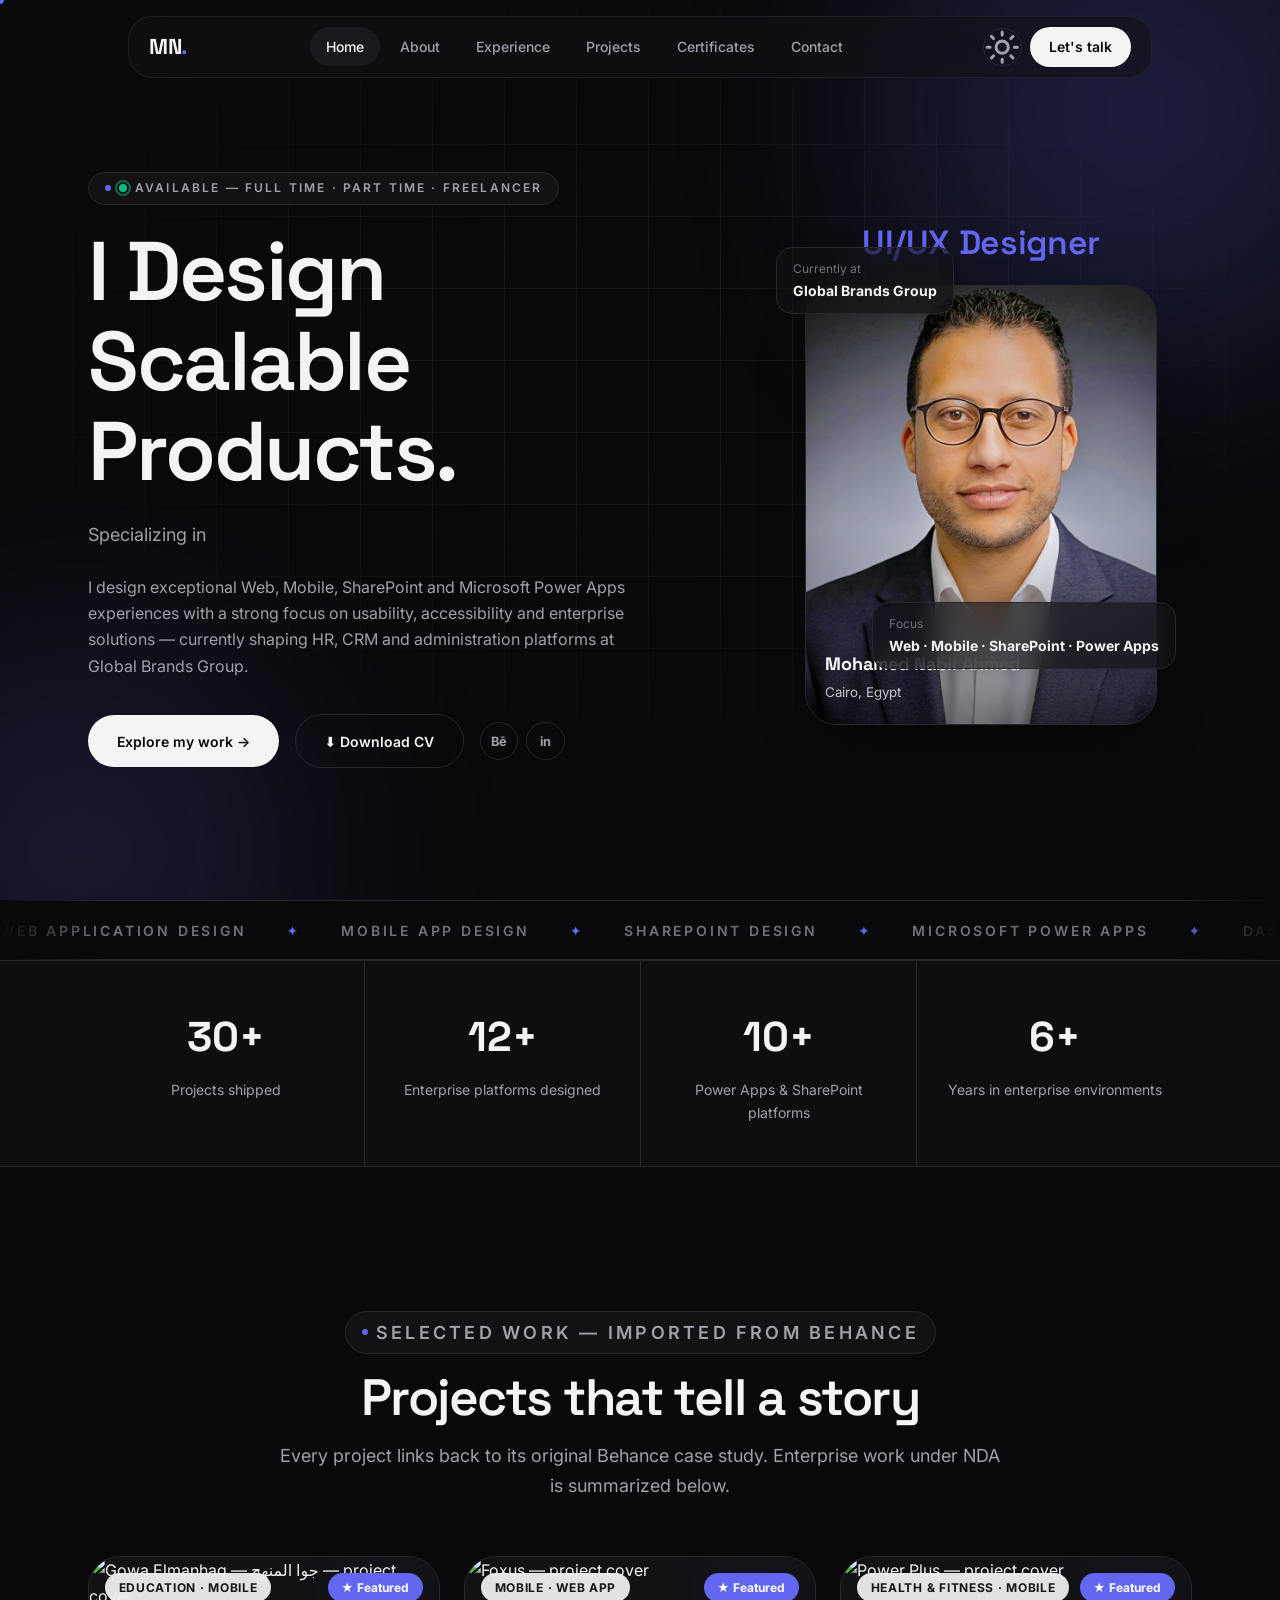
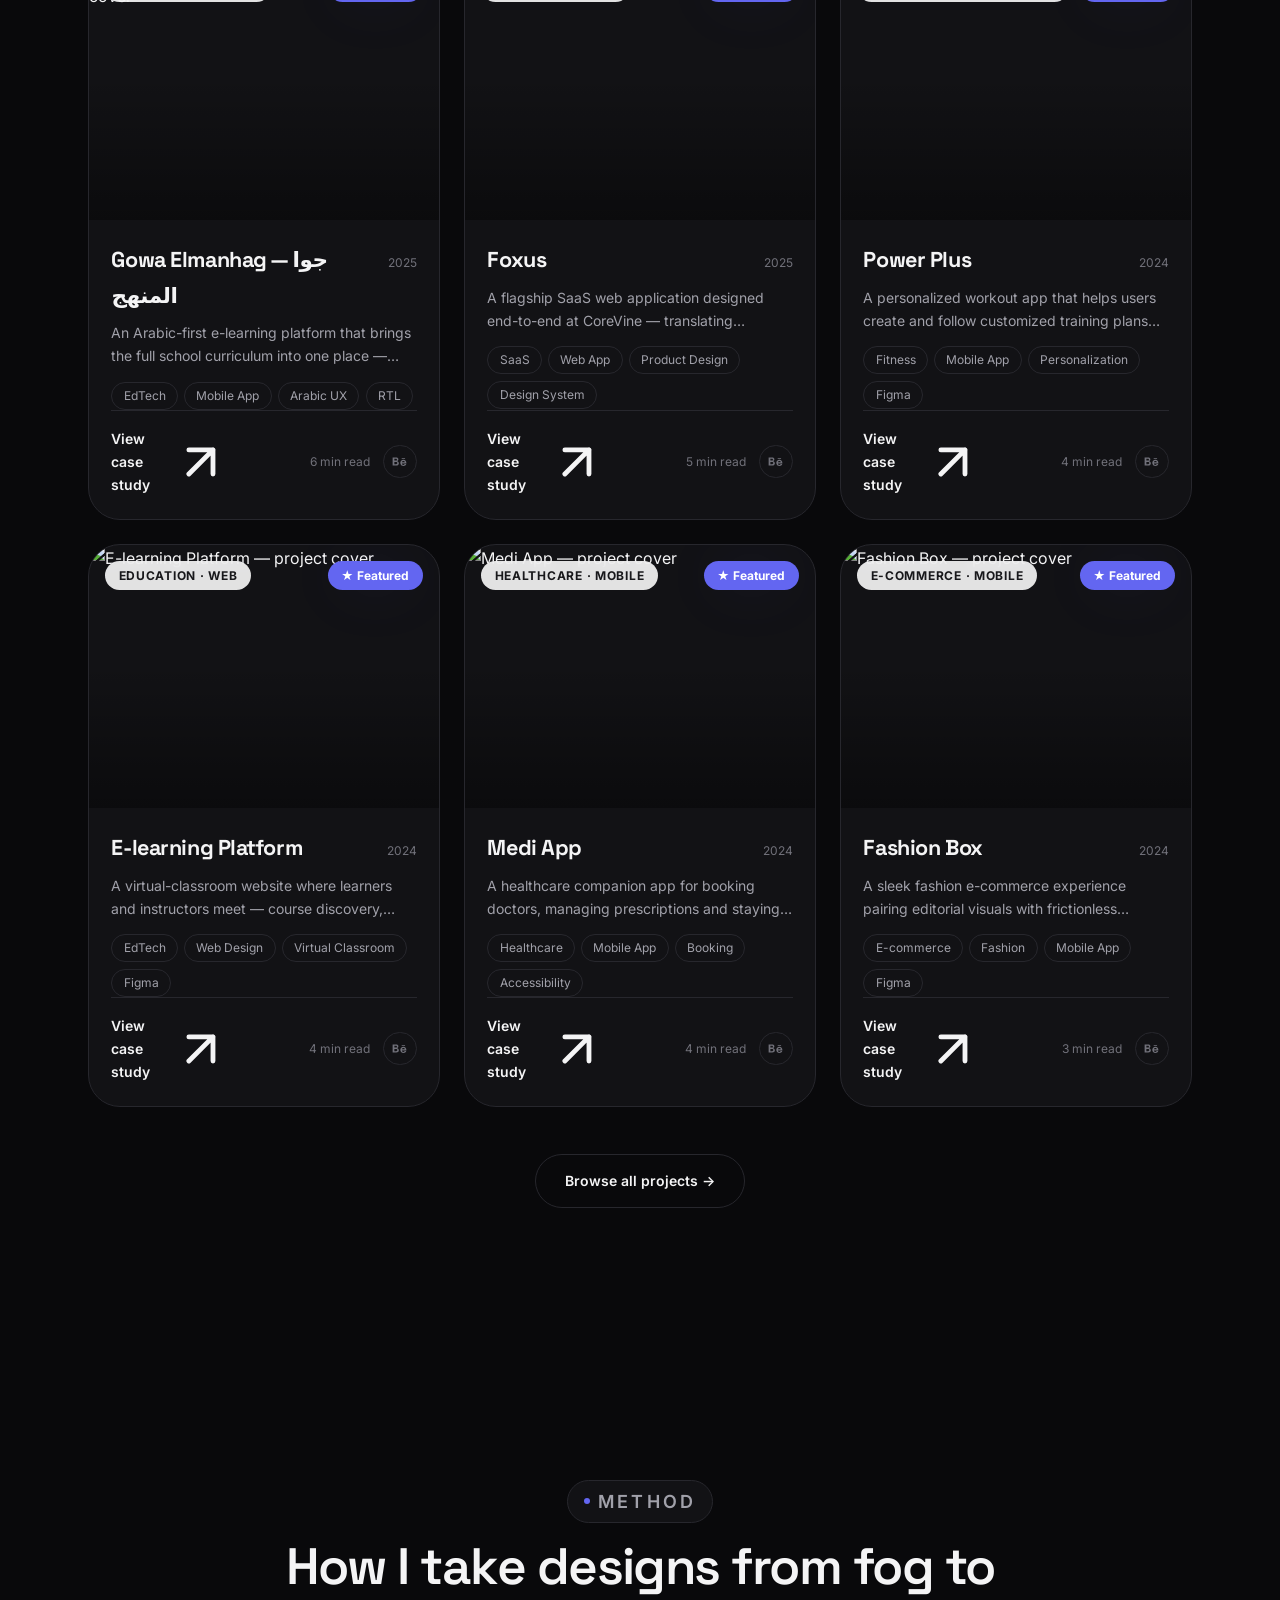
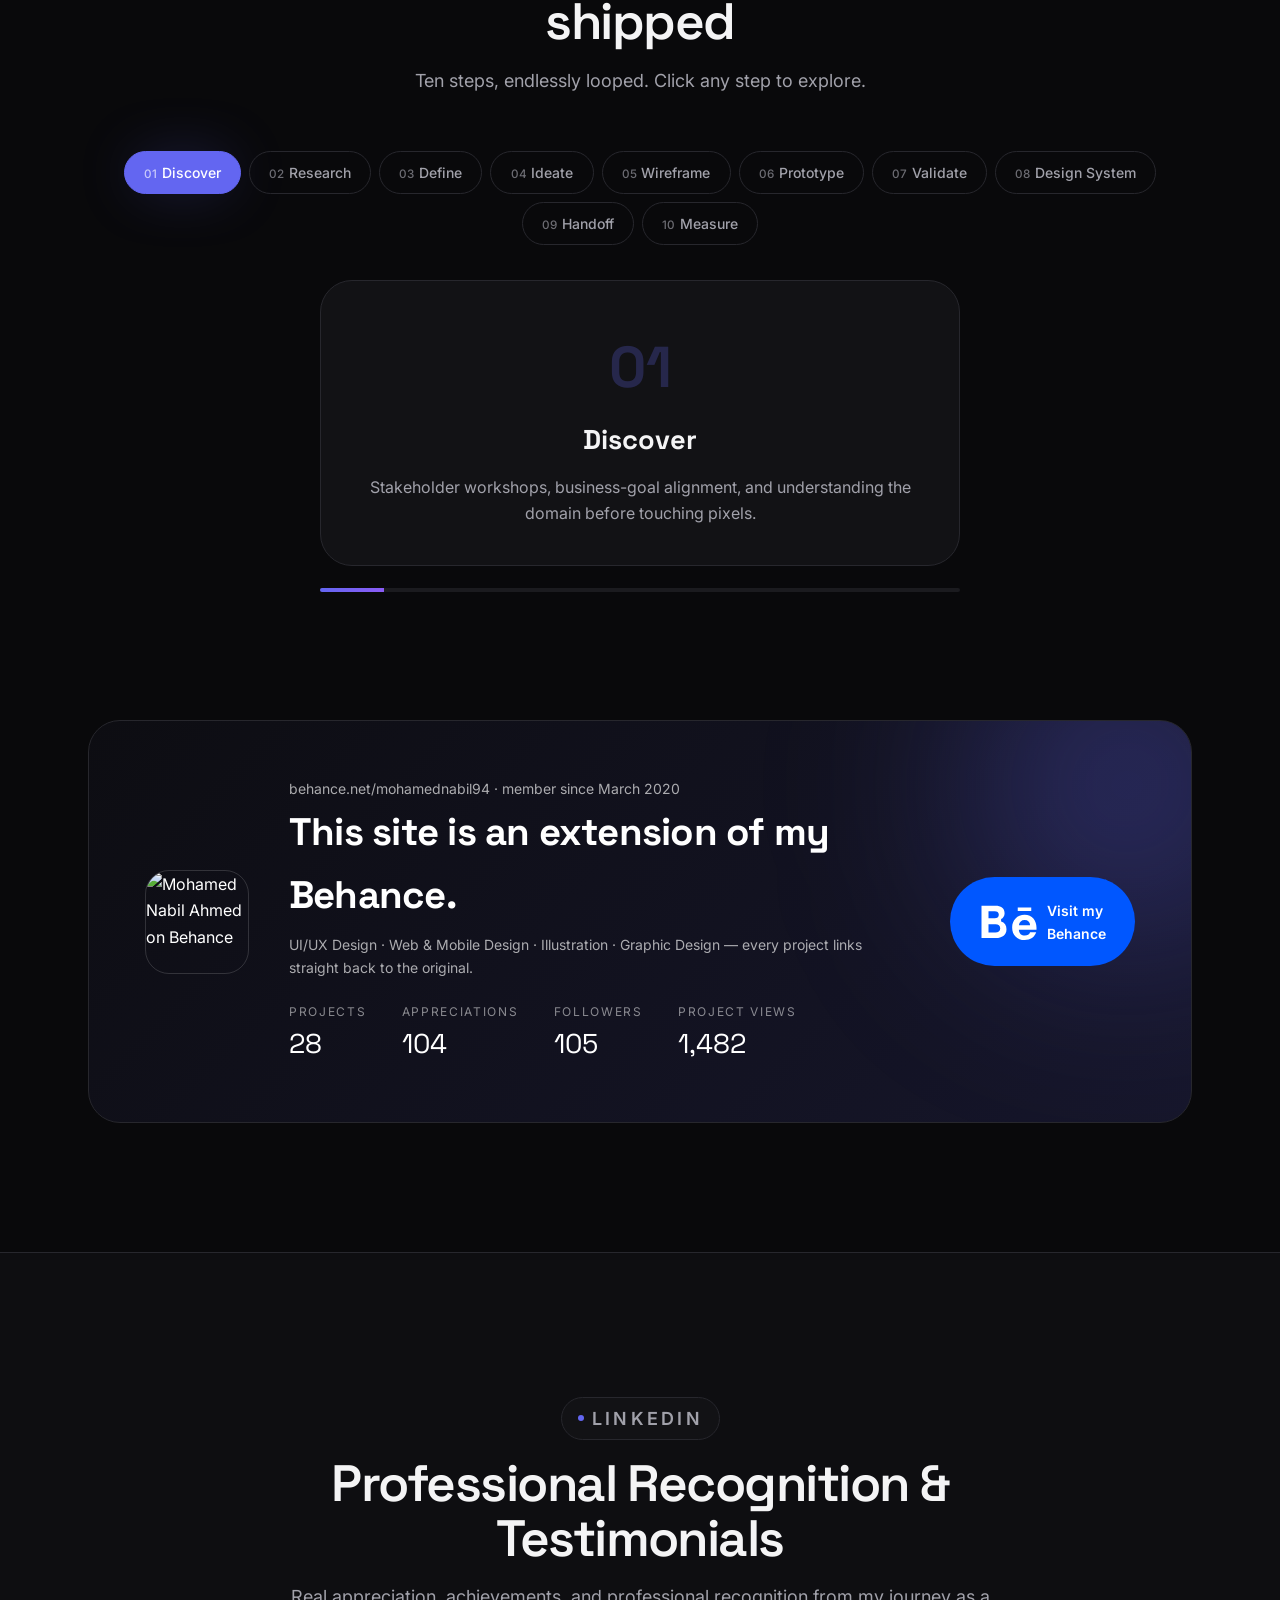
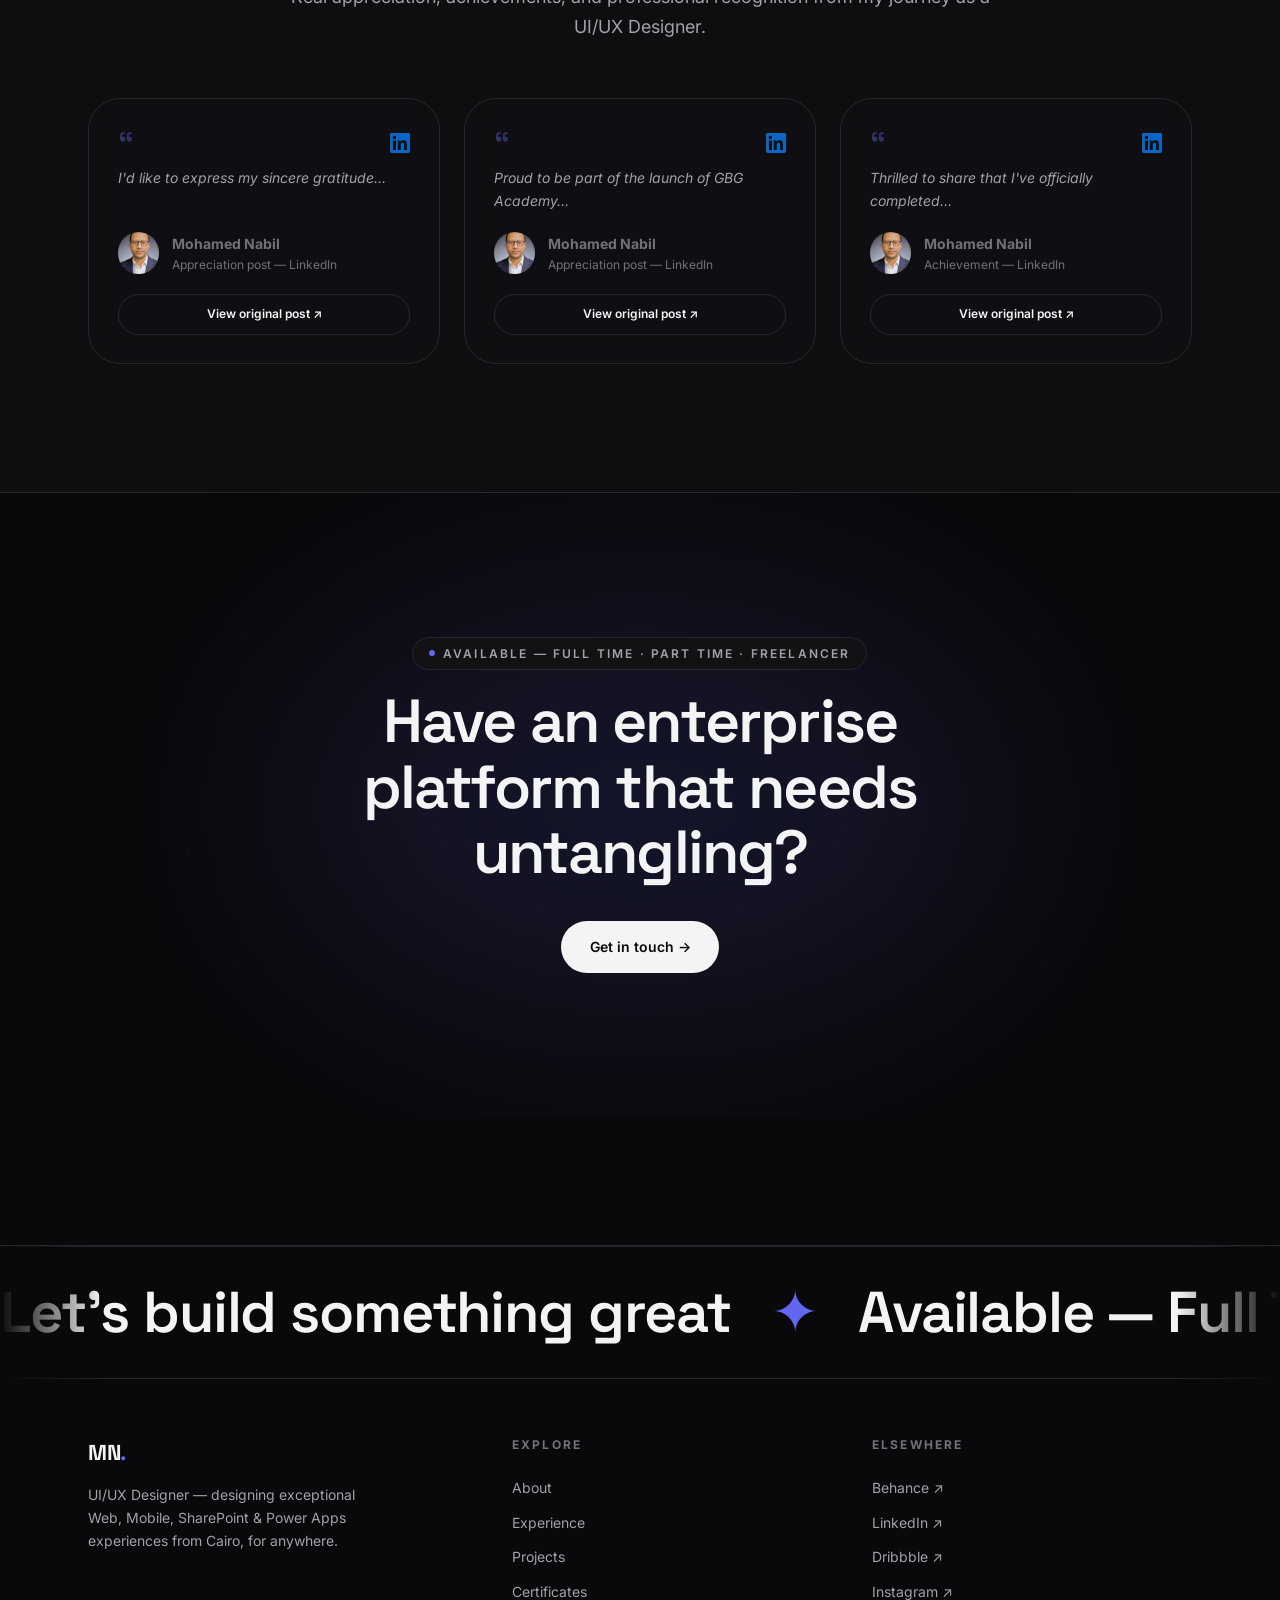
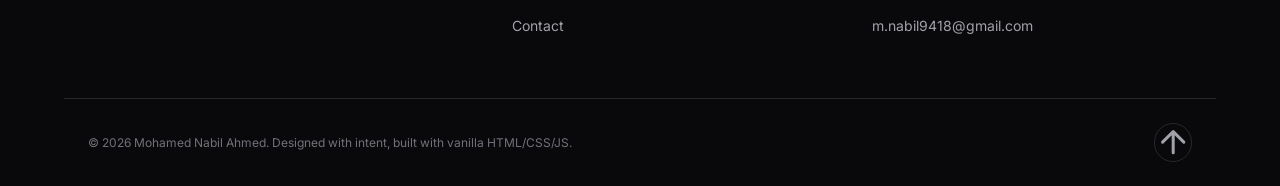
==== commit e69a26fb: "new edits" ====
--- a/index.html
+++ b/index.html
@@ -22,7 +22,7 @@
   <!-- Open Graph -->
   <meta property="og:type" content="website">
   <meta property="og:title" content="Mohamed Nabil — UI/UX Designer">
-  <meta property="og:description" content="I design exceptional Web, Mobile, SharePoint and Microsoft Power Apps experiences — usability, accessibility and enterprise solutions.">
+  <meta property="og:description" content="I Design exceptional Web, Mobile, SharePoint and Microsoft Power Apps experiences — usability, accessibility and enterprise solutions.">
   <meta property="og:url" content="https://mohamednabil.design/">
   <meta property="og:site_name" content="Mohamed Nabil">
   <meta property="og:image" content="https://mohamednabil.design/assets/images/profile/me.jpeg">
@@ -86,9 +86,9 @@
 
           <!-- Word-by-word animated headline (animations.js) -->
           <h1 class="display hero__title">
-            <span data-words>I design</span>
-            <span class="text-gradient" data-words data-words-delay="250">exceptional digital</span>
-            <span data-words data-words-delay="500">experiences.</span>
+            <span data-words>I Design</span>
+            <!-- <span class="text-gradient" data-words data-words-delay="300">exceptional digital</span> -->
+            <span data-words data-words-delay="500">Scalable Products.</span>
           </h1>
 
           <!-- Rotating specialty (animations.js fills from site.js) -->
@@ -155,7 +155,7 @@
     </section>
 
     <!-- ══ ENTERPRISE / NDA WORK (from projects.js) ═════════ -->
-    <section class="section section--tinted" aria-label="Enterprise work">
+    <!-- <section class="section section--tinted" aria-label="Enterprise work">
       <div class="container">
         <div class="section-head">
           <p class="eyebrow" data-reveal>Enterprise — the day job</p>
@@ -164,7 +164,7 @@
         </div>
         <div class="grid grid--3" id="enterprise-grid"></div>
       </div>
-    </section>
+    </section> -->
 
     <!-- ══ DESIGN PROCESS (from site.js) ════════════════════ -->
     <section class="section" aria-label="Design process">
--- a/assets/css/style.css
+++ b/assets/css/style.css
@@ -328,8 +328,9 @@
 .hero__portrait { position: relative; max-width: 22rem; margin-inline: auto; width: 100%; }
 .hero__portrait-title {
   font-family: var(--font-display); font-weight: 600; letter-spacing: -0.01em;
-  text-align: center; font-size: var(--text-xl); margin-bottom: 0.9rem;
-  background: linear-gradient(90deg, var(--accent), var(--accent-violet));
+  text-align: center; font-size: var(--text-3xl); margin-bottom: 0.9rem;
+  background-color: var(--accent);
+  /* background: linear-gradient(90deg, var(--accent), var(--accent-violet)); */
   -webkit-background-clip: text; background-clip: text;
   -webkit-text-fill-color: transparent; color: transparent;
 }
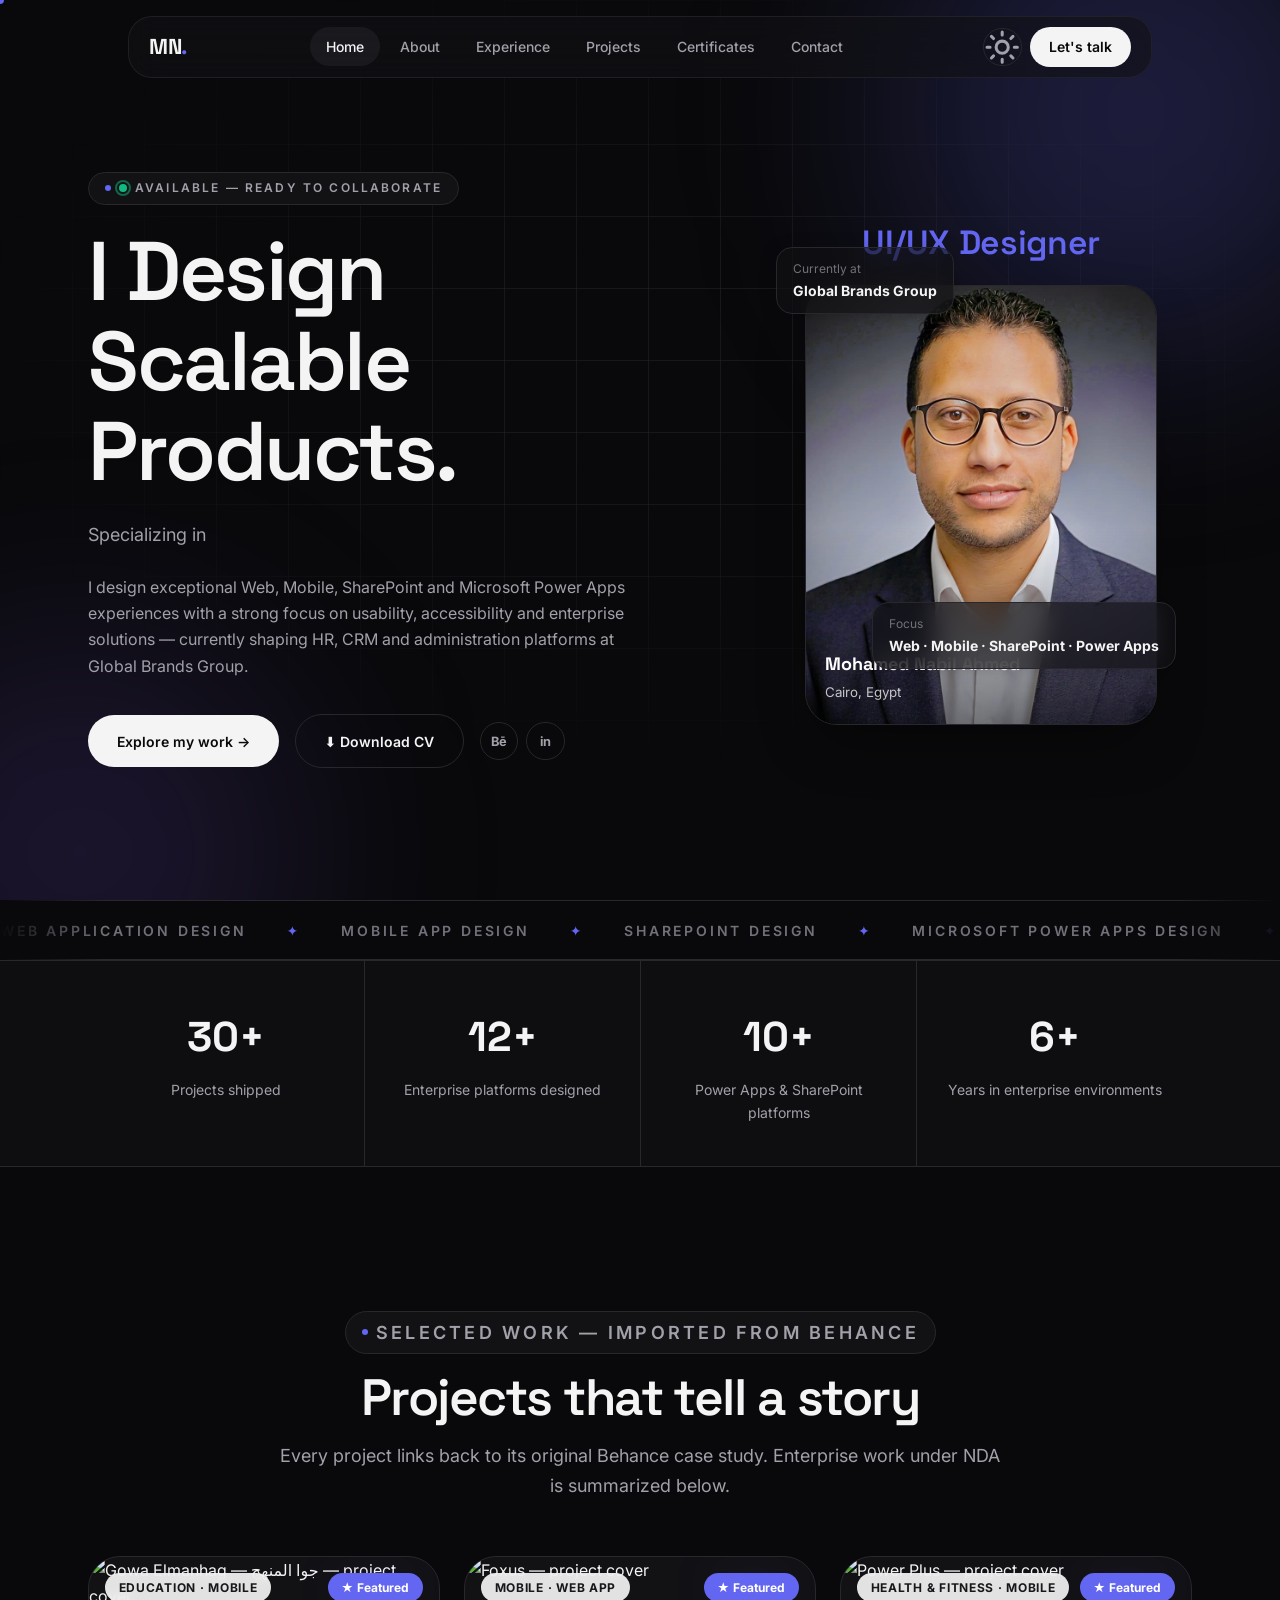
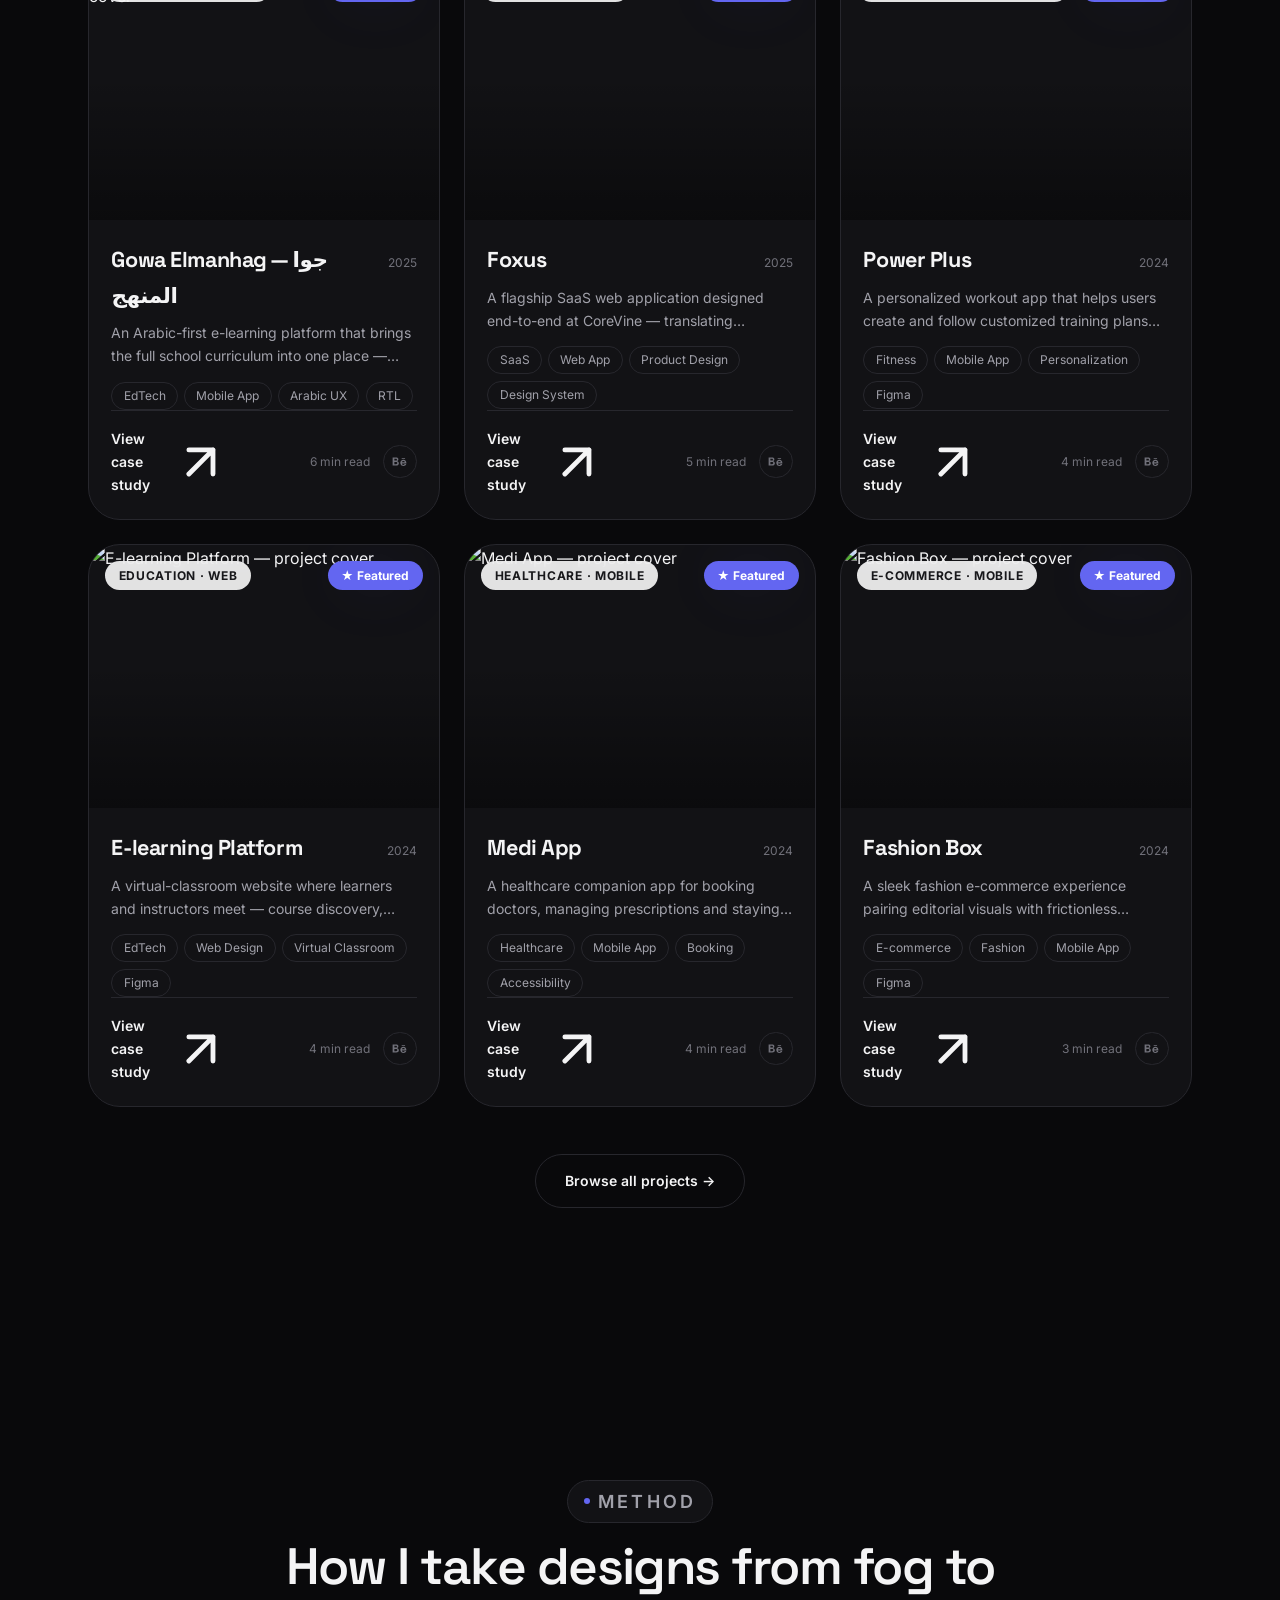
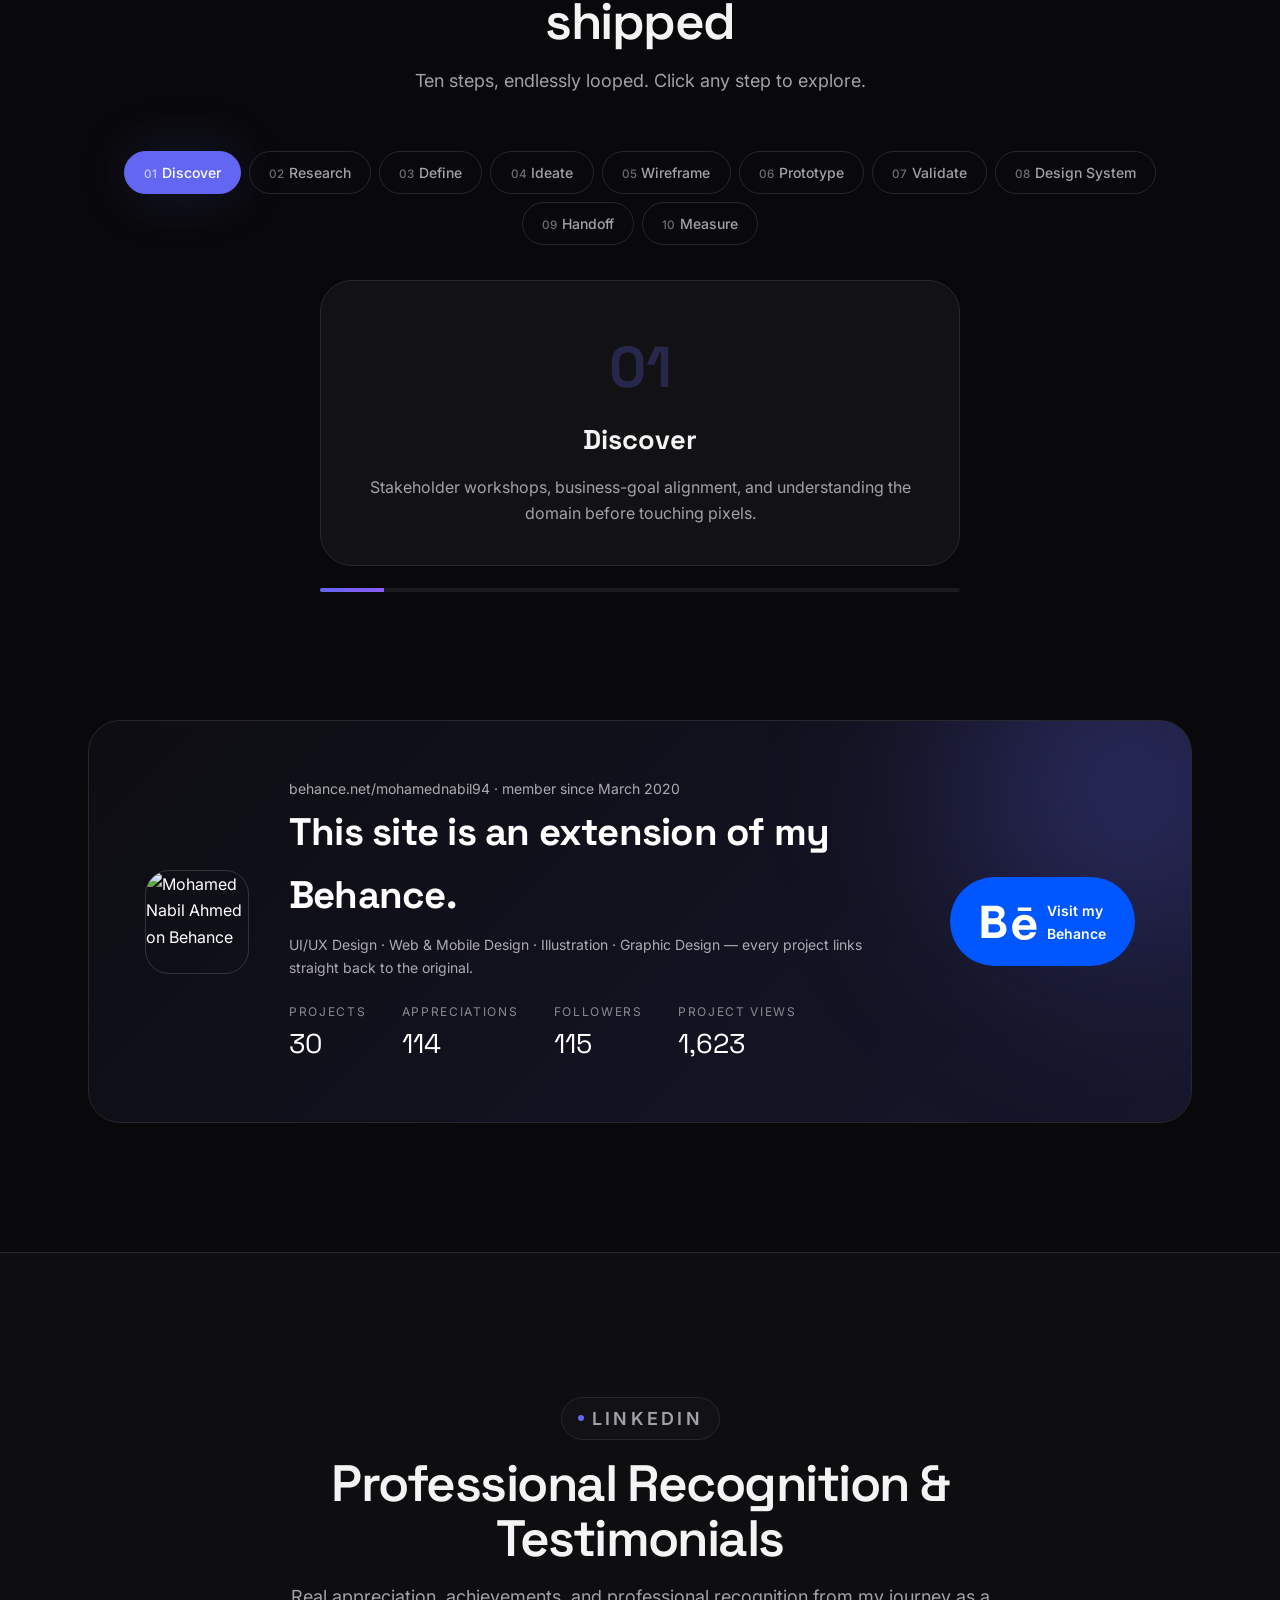
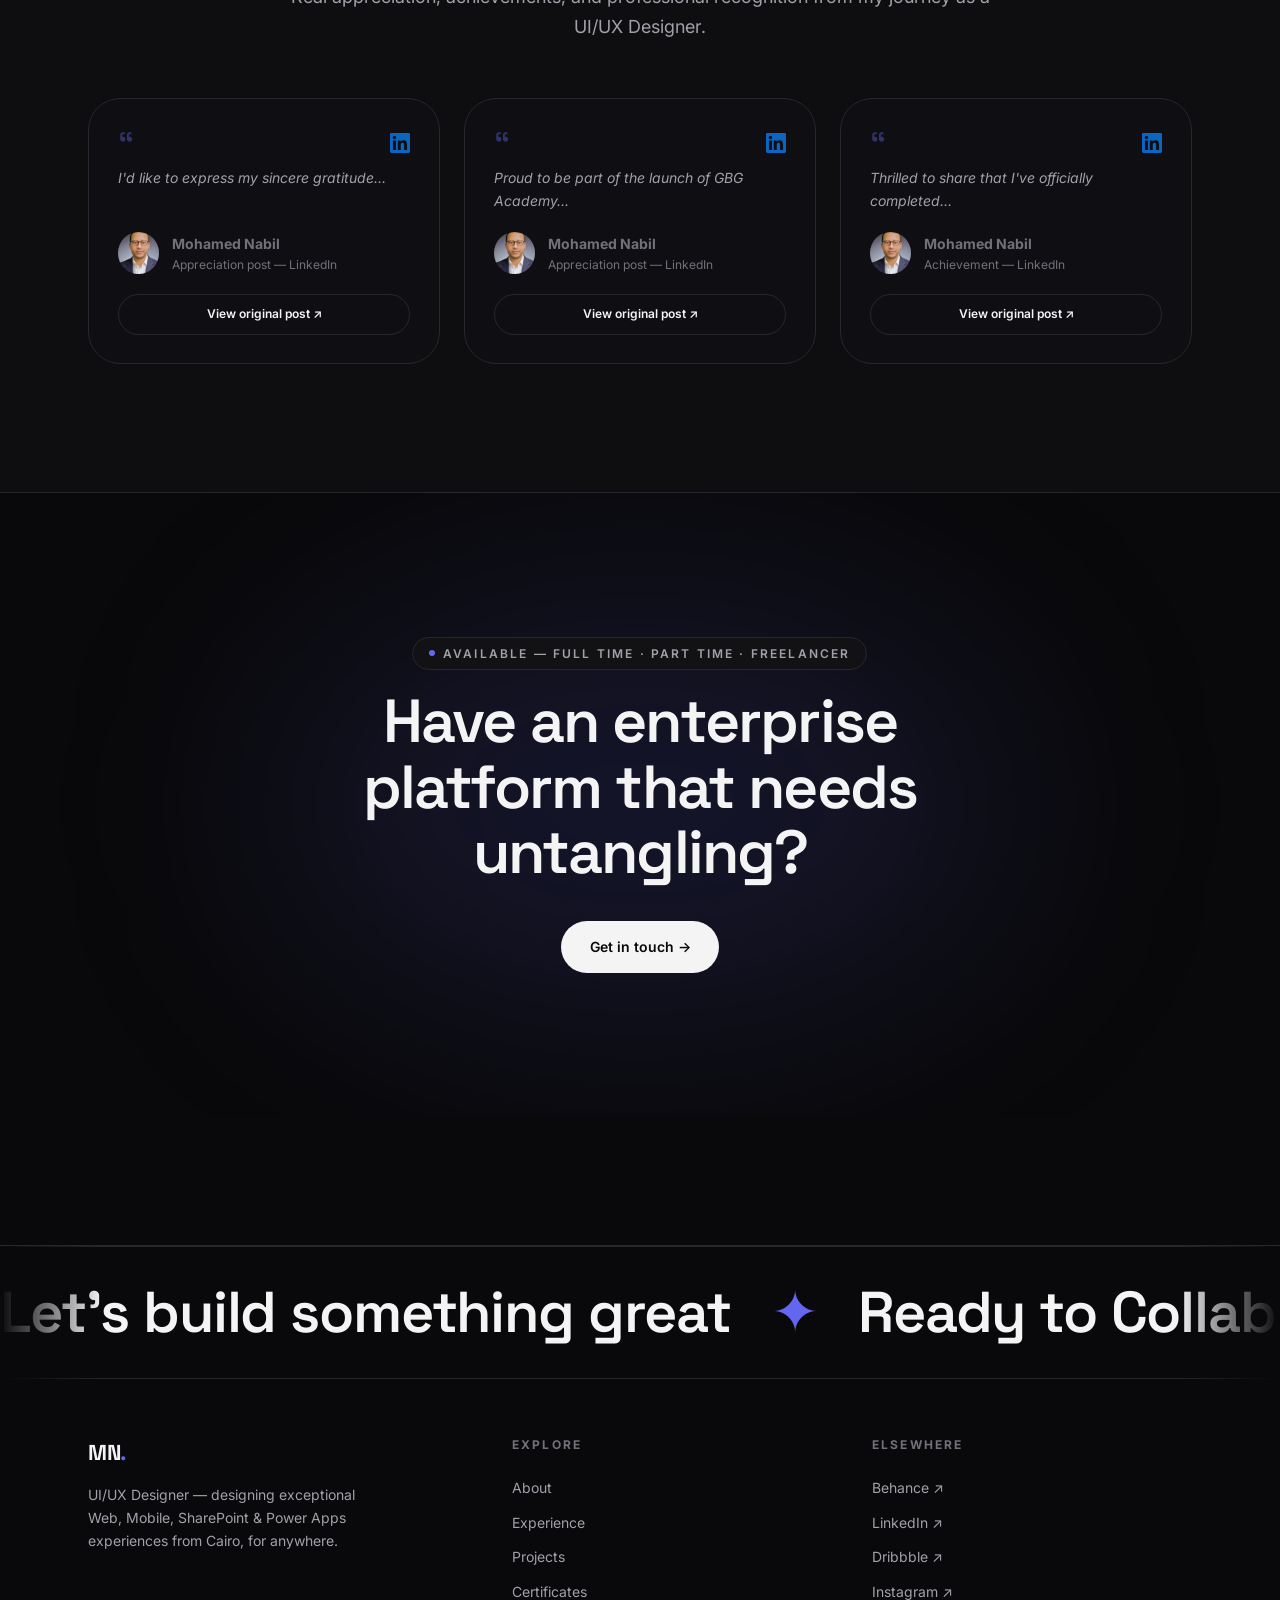
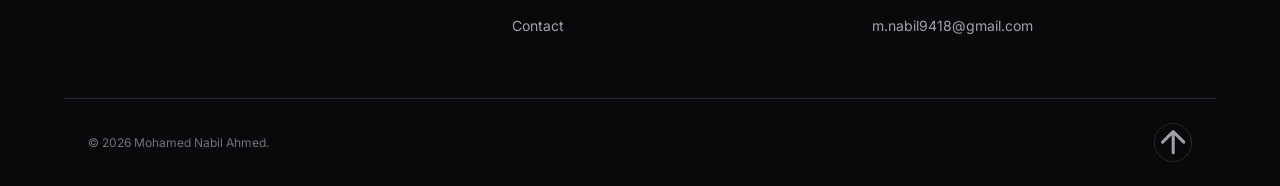
==== commit d84f802d: "final" ====
--- a/index.html
+++ b/index.html
@@ -13,8 +13,8 @@
   <title>Mohamed Nabil — UI/UX Designer · Web, Mobile, SharePoint & Power Apps</title>
 
   <!-- SEO -->
-  <meta name="description" content="UI/UX Designer in Egypt designing exceptional Web, Mobile, SharePoint and Microsoft Power Apps experiences — enterprise systems, CRM, dashboards and design systems with a strong focus on usability and accessibility.">
-  <meta name="keywords" content="UI/UX Designer Egypt, Web Application Design, Mobile App Design, SharePoint Designer, Microsoft Power Apps Designer, Dashboard Design, Enterprise UX, CRM UX, Design Systems, Figma Expert">
+  <meta name="description" content="UI/UX Designer in Egypt designing exceptional Web, Mobile, SharePoint and Microsoft Power Apps experiences — CRM, dashboards and design systems with a strong focus on usability and accessibility.">
+  <meta name="keywords" content="UI/UX Designer Egypt, Web Application Design, Mobile App Design, SharePoint Designer, Microsoft Power Apps Designer, Dashboard Design, CRM, Design Systems, Figma Expert">
   <meta name="author" content="Mohamed Nabil Ahmed">
   <meta name="robots" content="index, follow">
   <link rel="canonical" href="https://mohamednabil.design/">
@@ -81,7 +81,7 @@
         <div>
           <p class="eyebrow" style="animation:fadeUp 0.6s var(--ease-out) both">
             <span class="pulse-dot" aria-hidden="true"></span>
-            Available — Full Time · Part Time · Freelancer
+            Available — Ready to Collaborate
           </p>
 
           <!-- Word-by-word animated headline (animations.js) -->
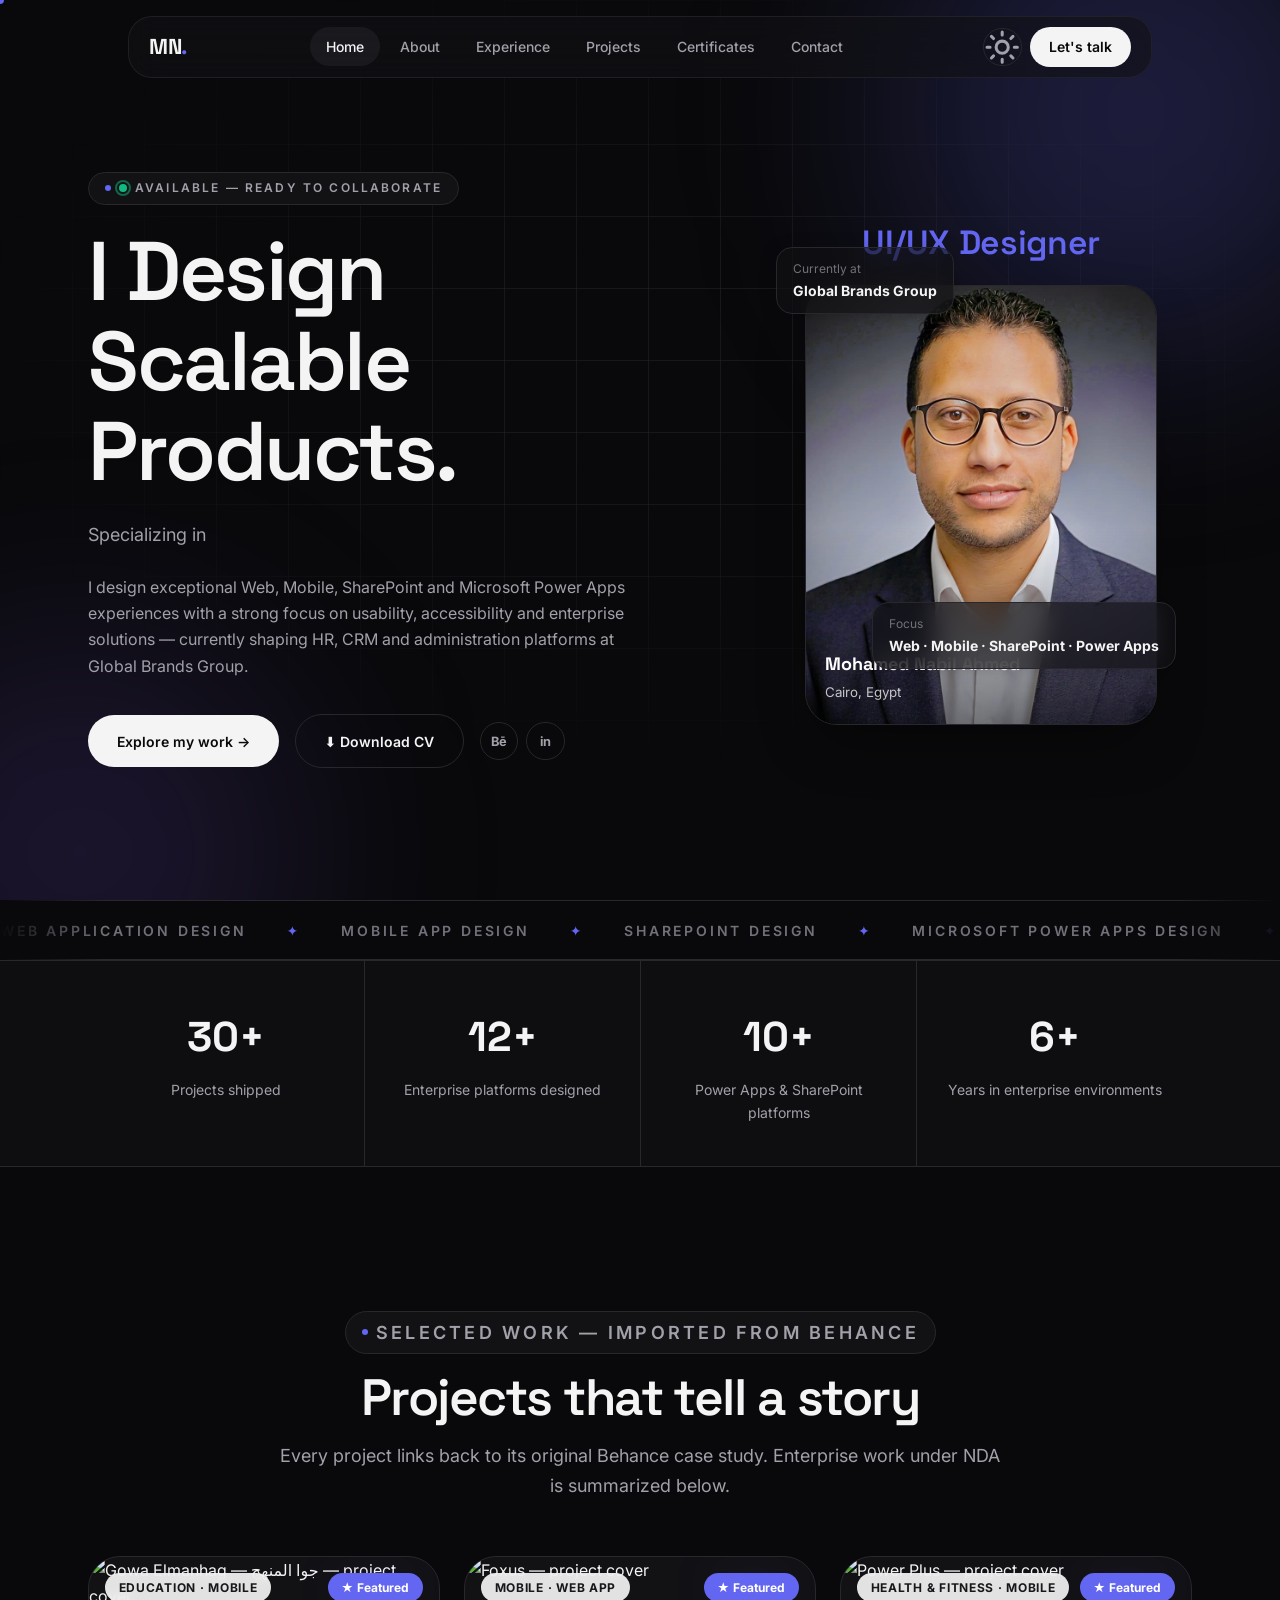
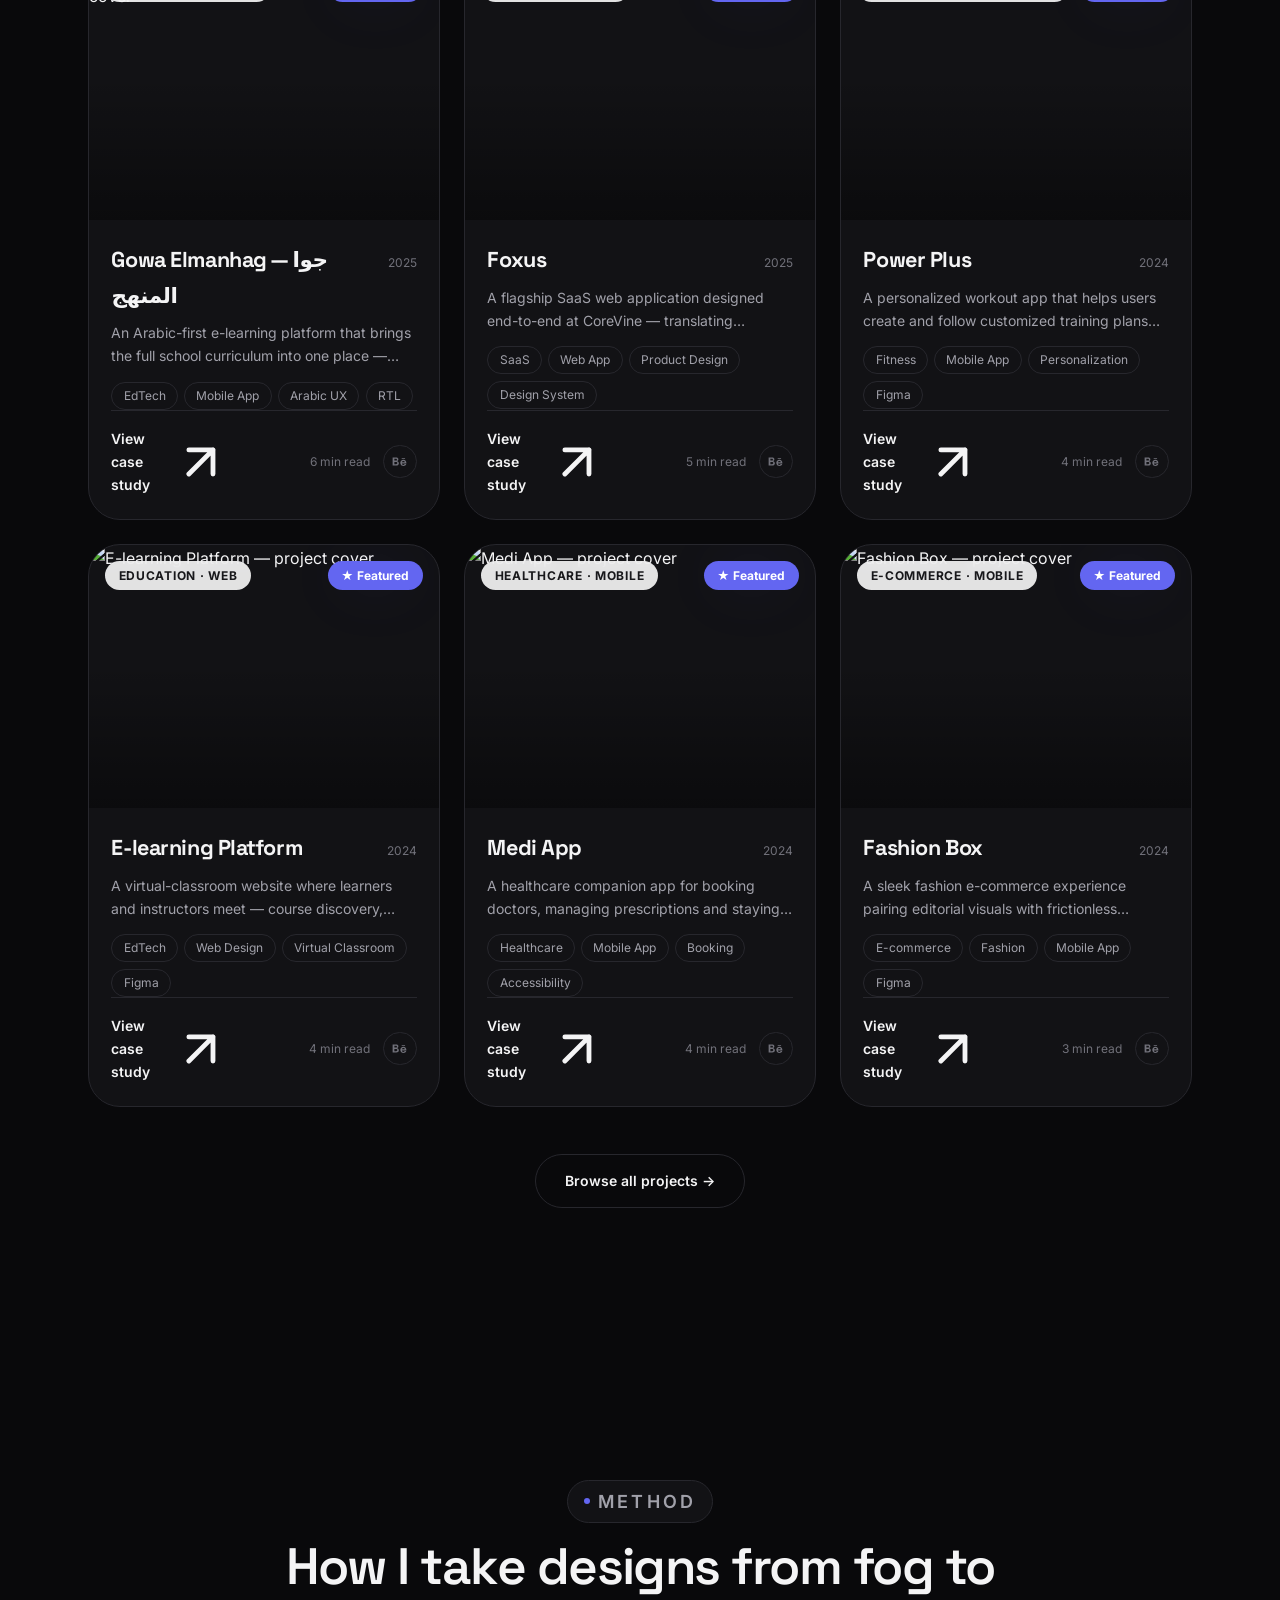
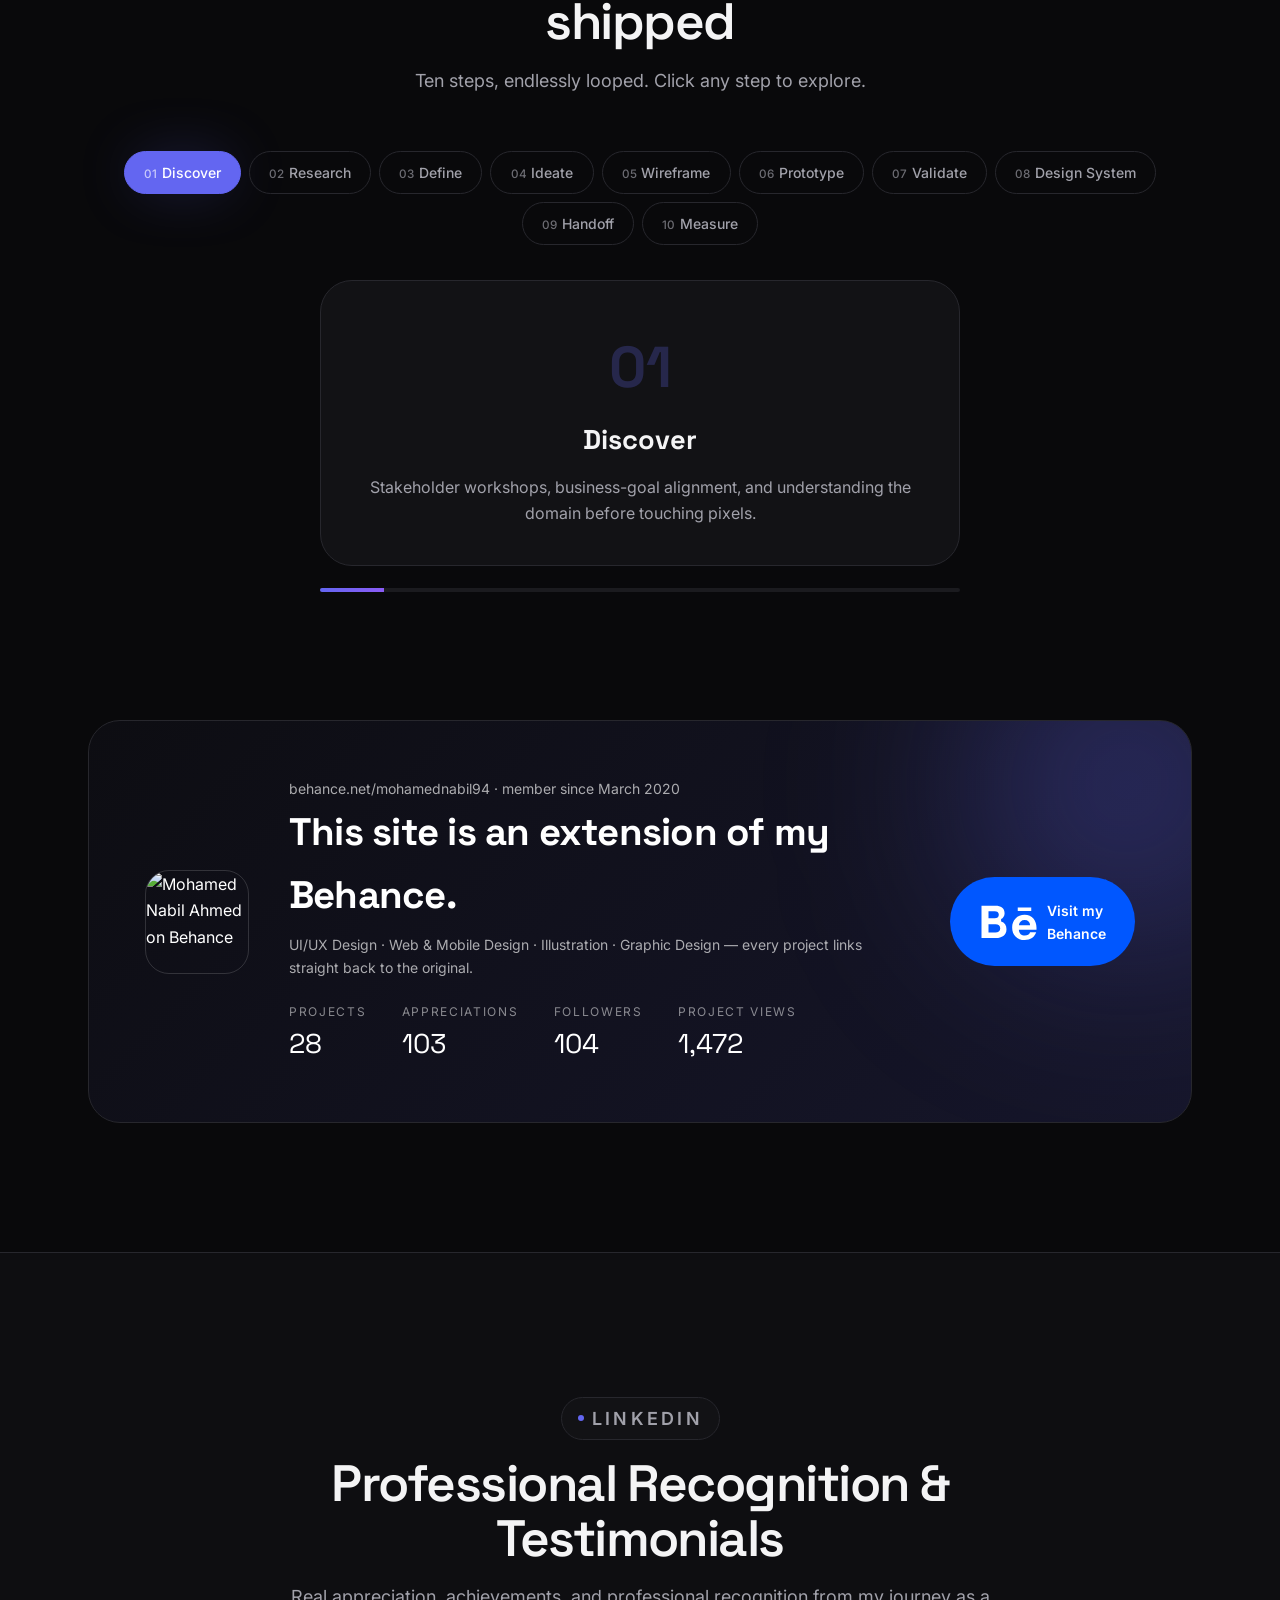
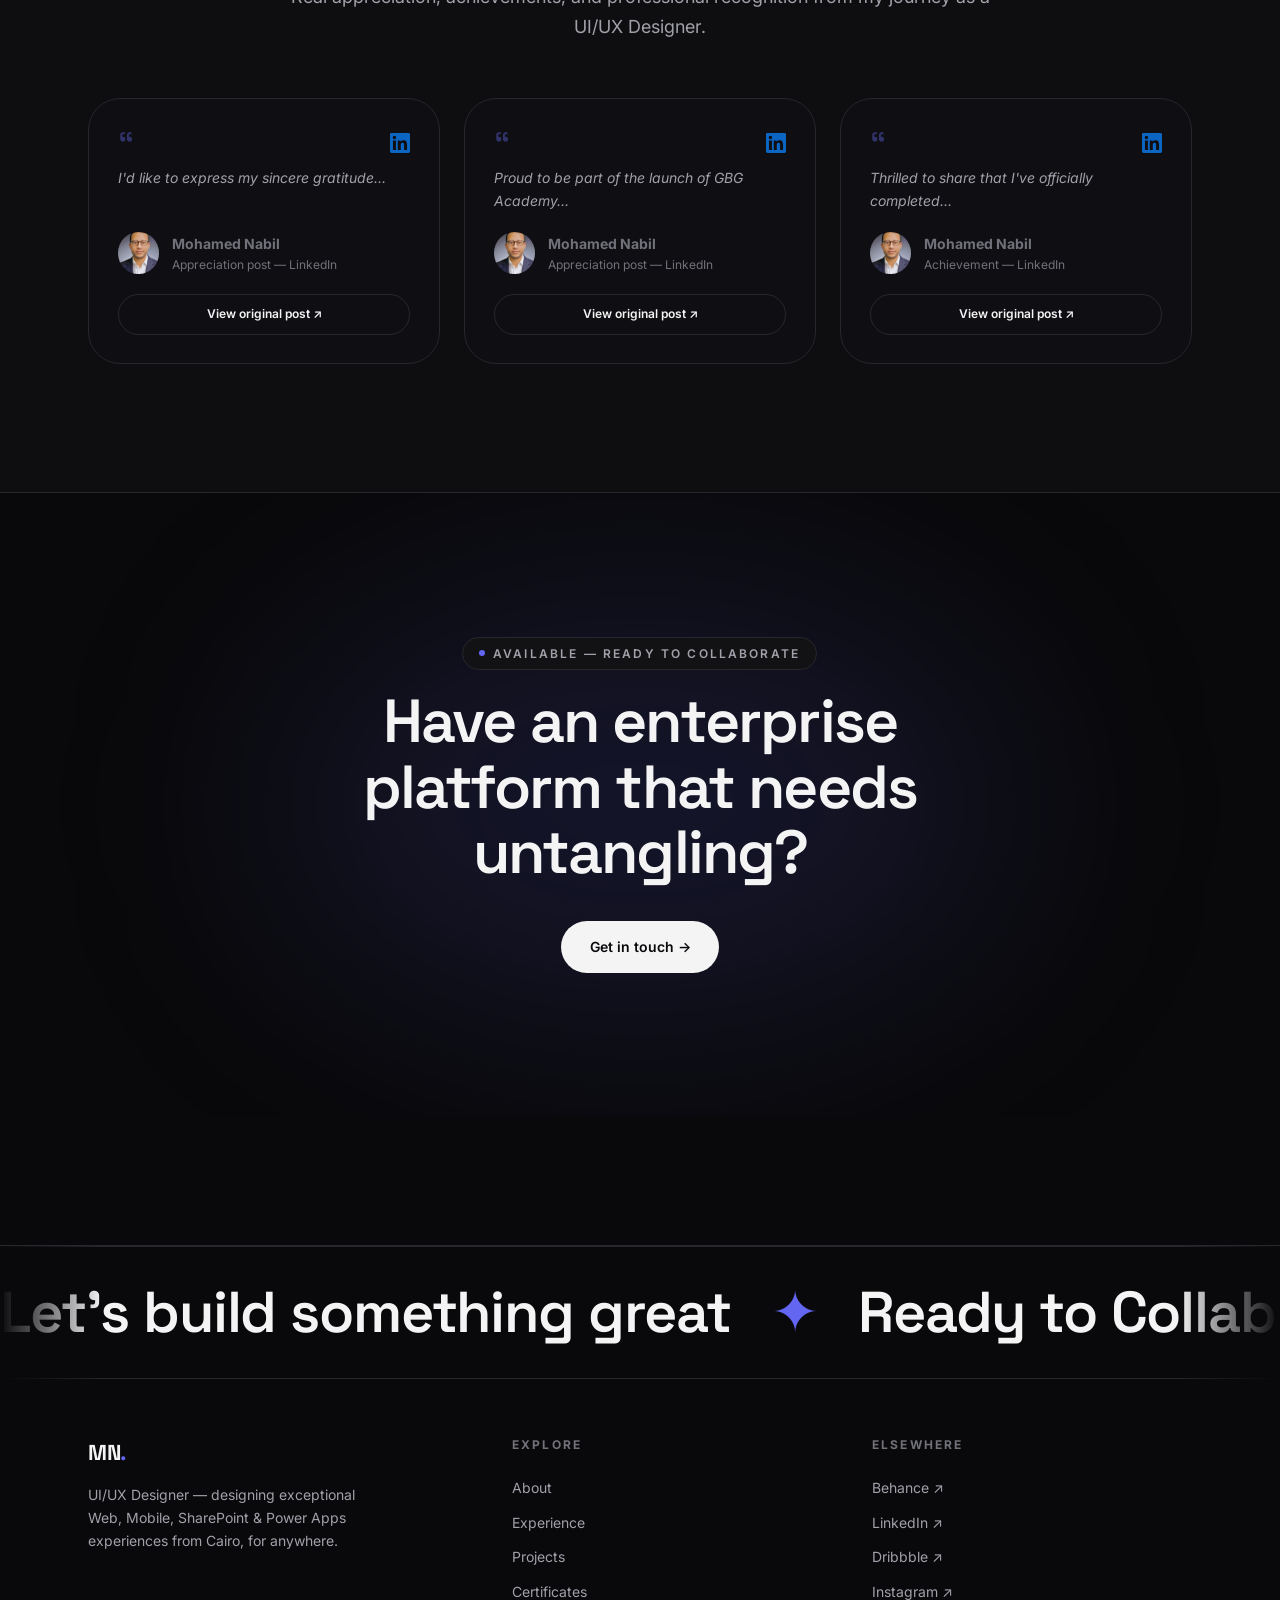
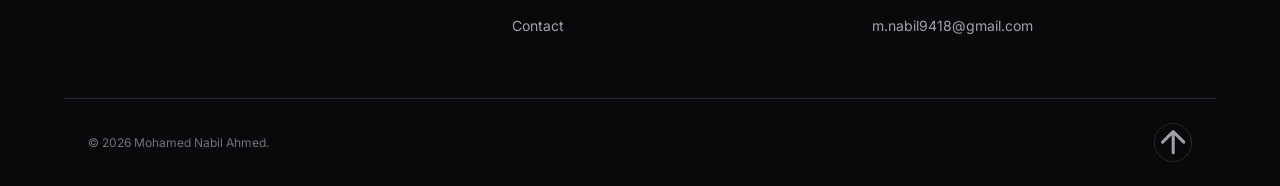
==== commit 3950910b: "final1" ====
--- a/index.html
+++ b/index.html
@@ -197,7 +197,7 @@
 
     <!-- ══ CONTACT CTA ══════════════════════════════════════ -->
     <section class="cta-band" aria-label="Contact call to action">
-      <p class="eyebrow" data-reveal>Available — Full Time · Part Time · Freelancer</p>
+      <p class="eyebrow" data-reveal>Available — Ready to Collaborate</p>
       <h2 class="display" style="margin-top:1.2rem" data-reveal data-reveal-delay="80">Have an enterprise platform that needs untangling?</h2>
       <p style="margin-top:2.2rem" data-reveal data-reveal-delay="160">
         <a class="btn btn--primary" href="contact.html">Get in touch →</a>
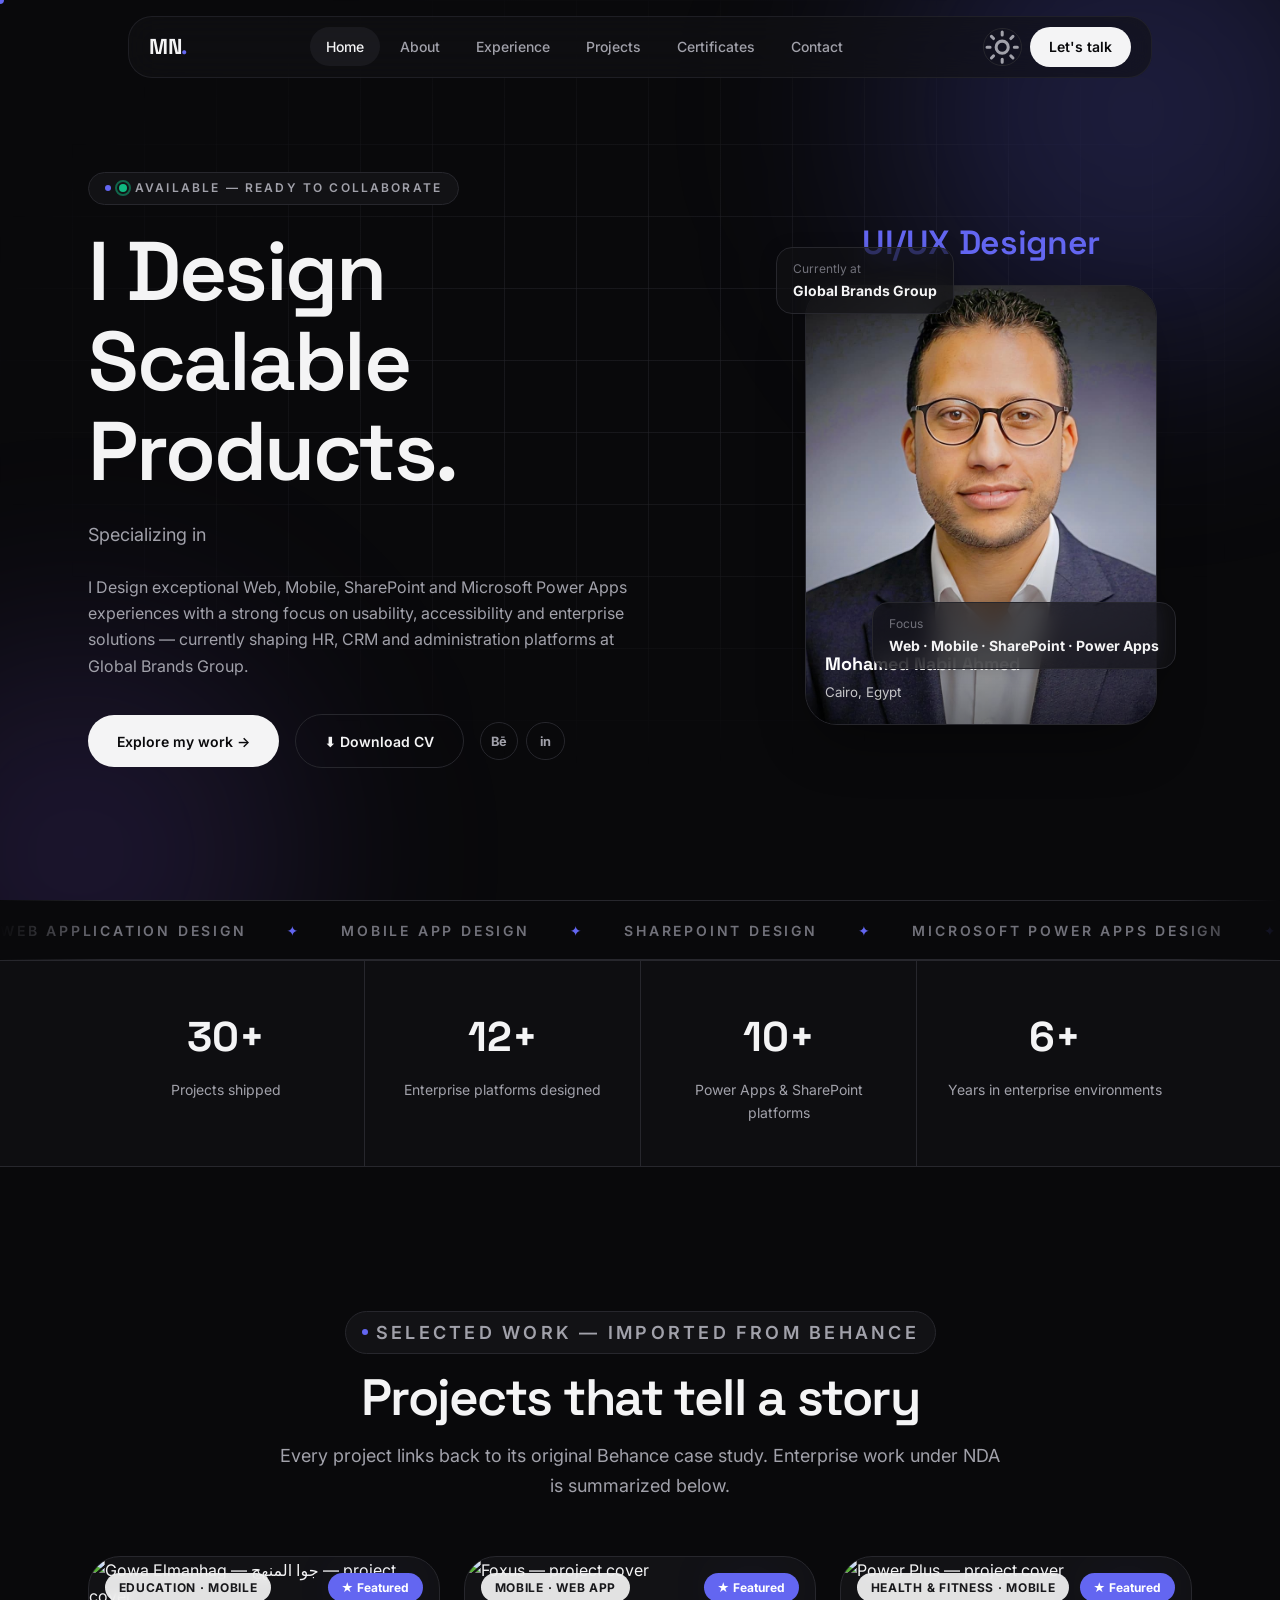
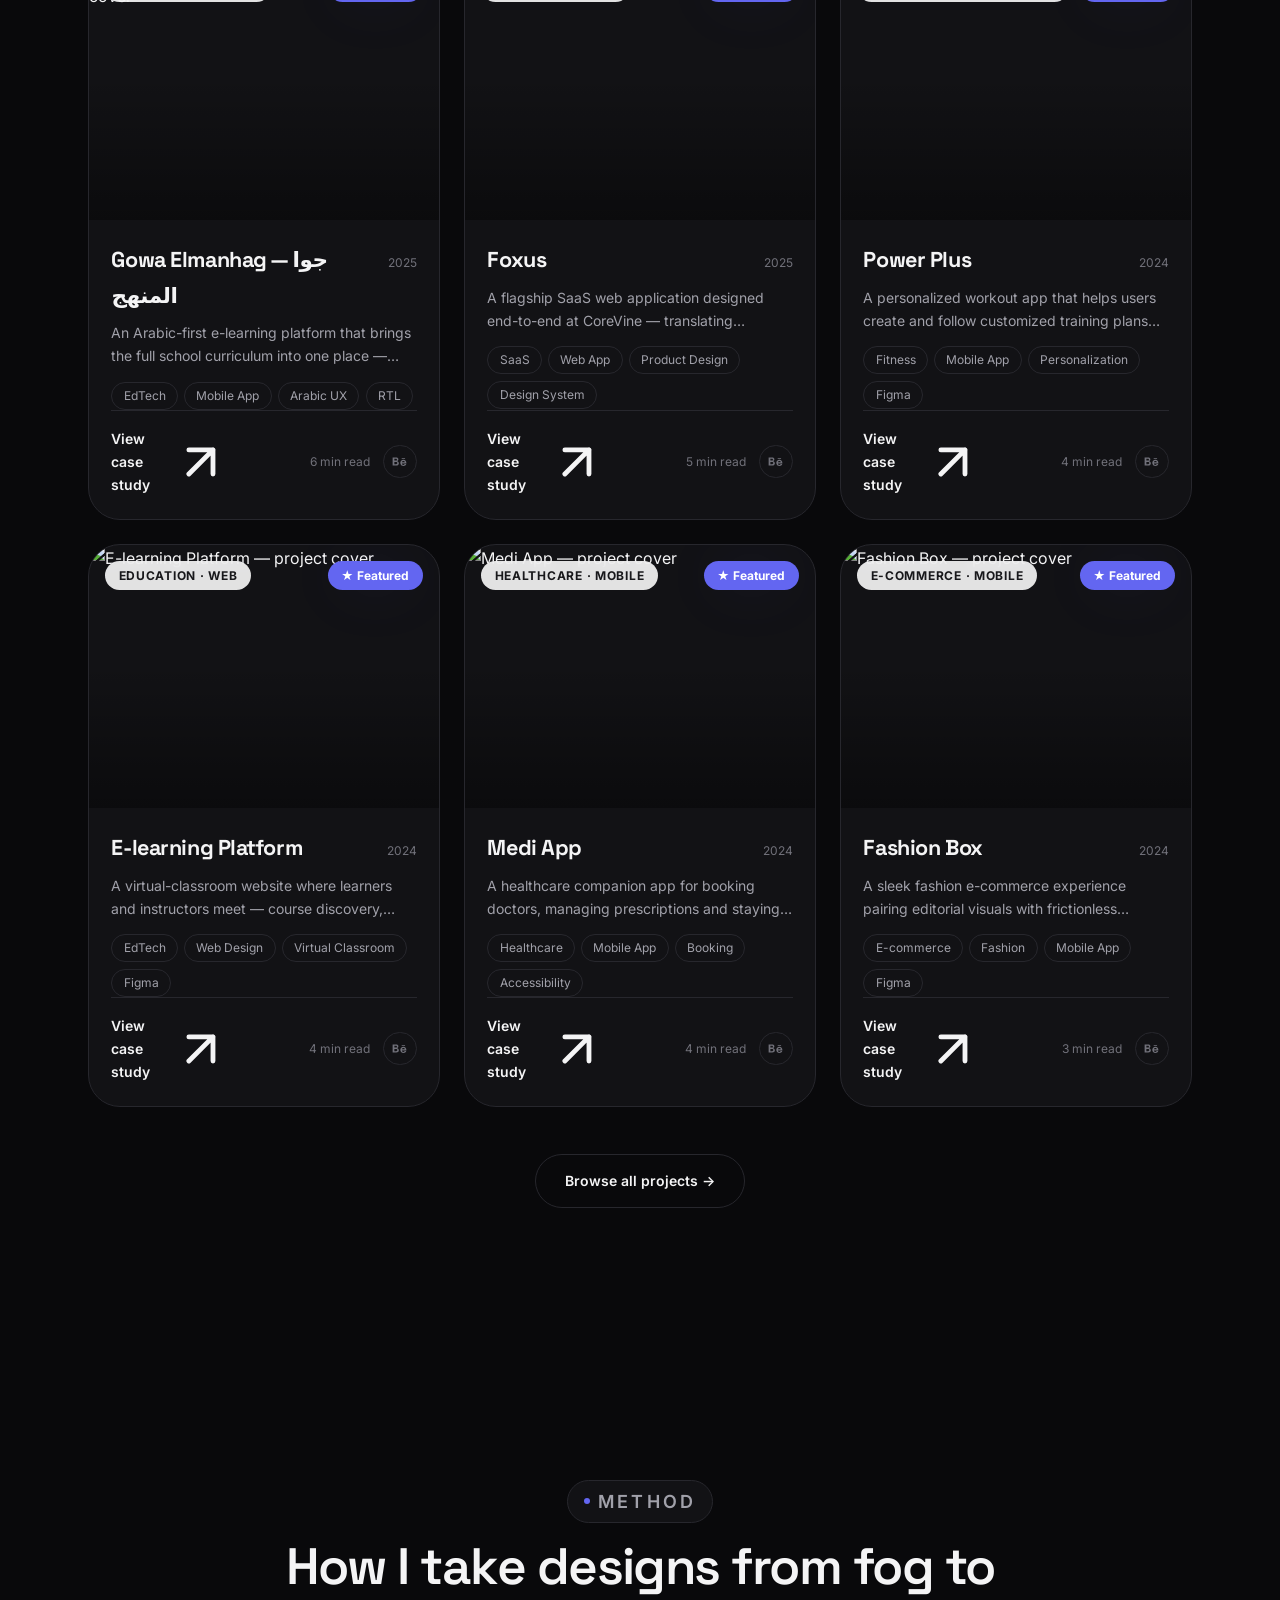
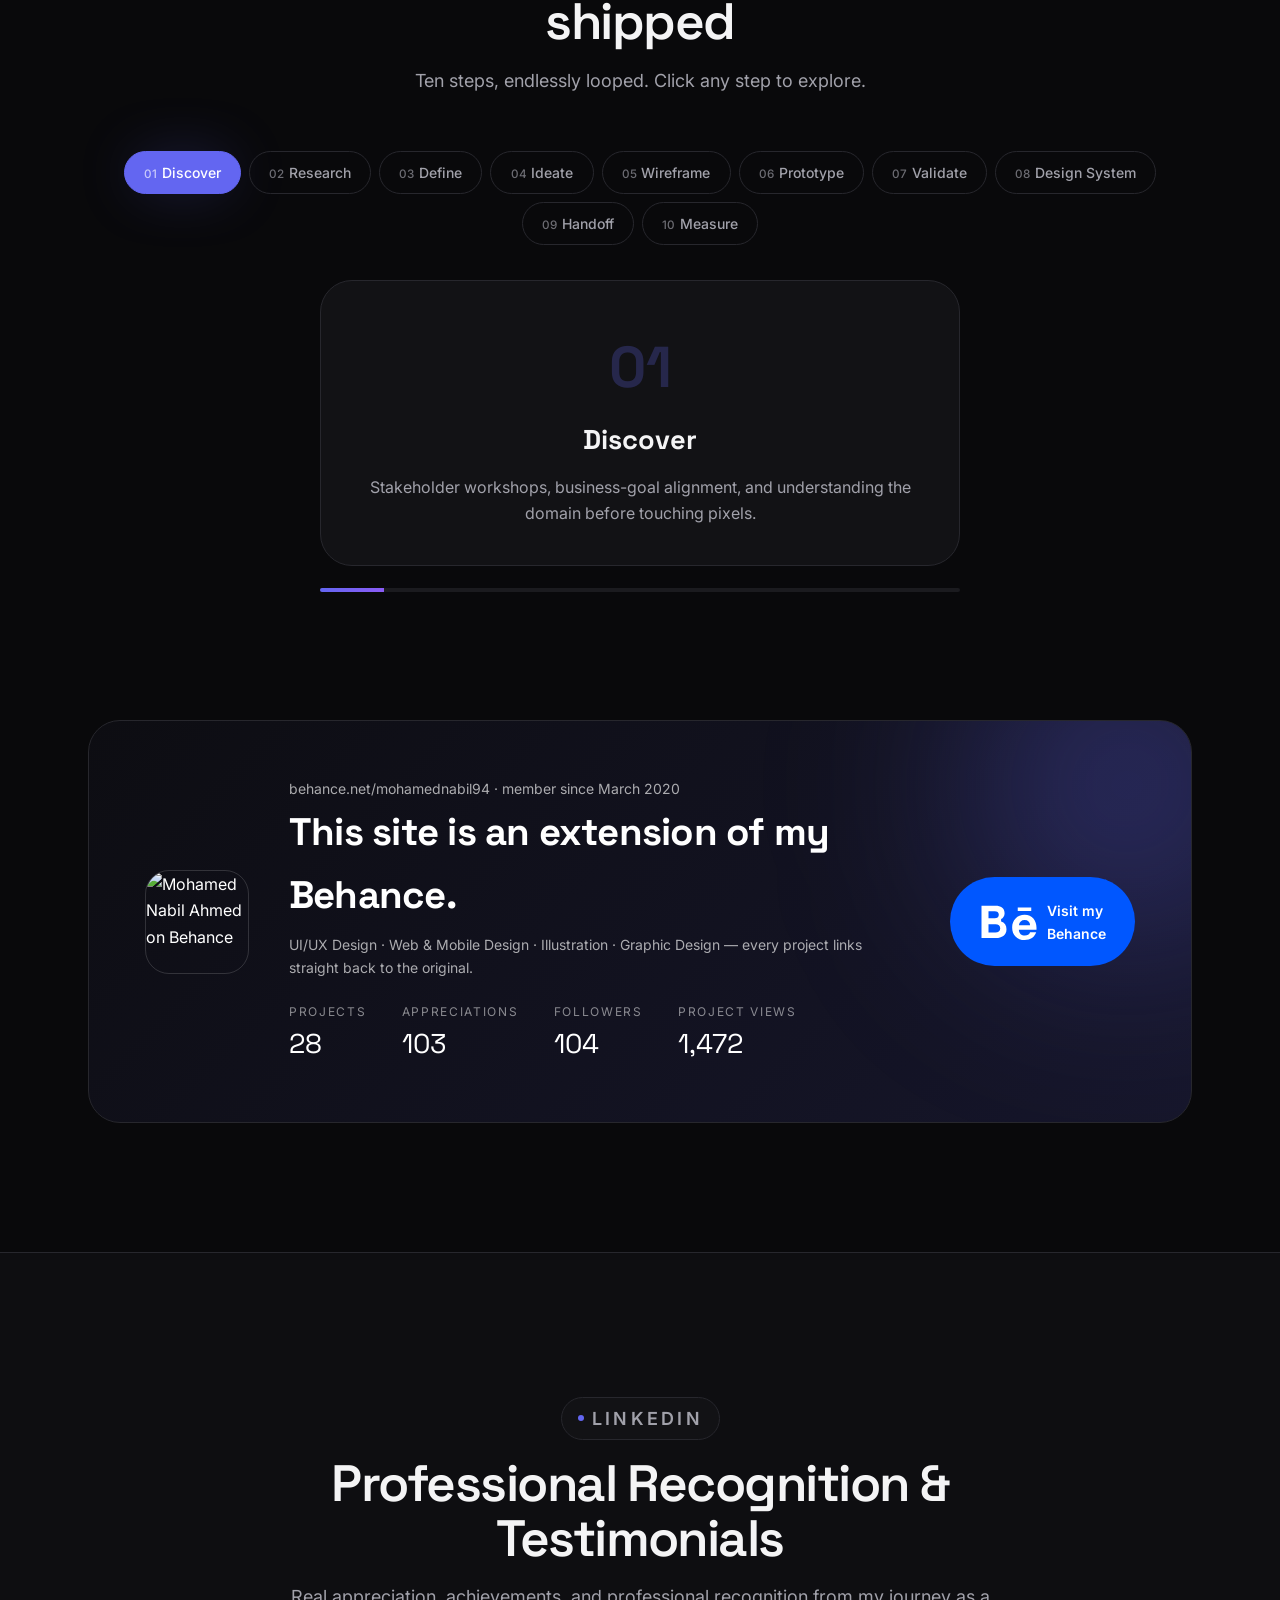
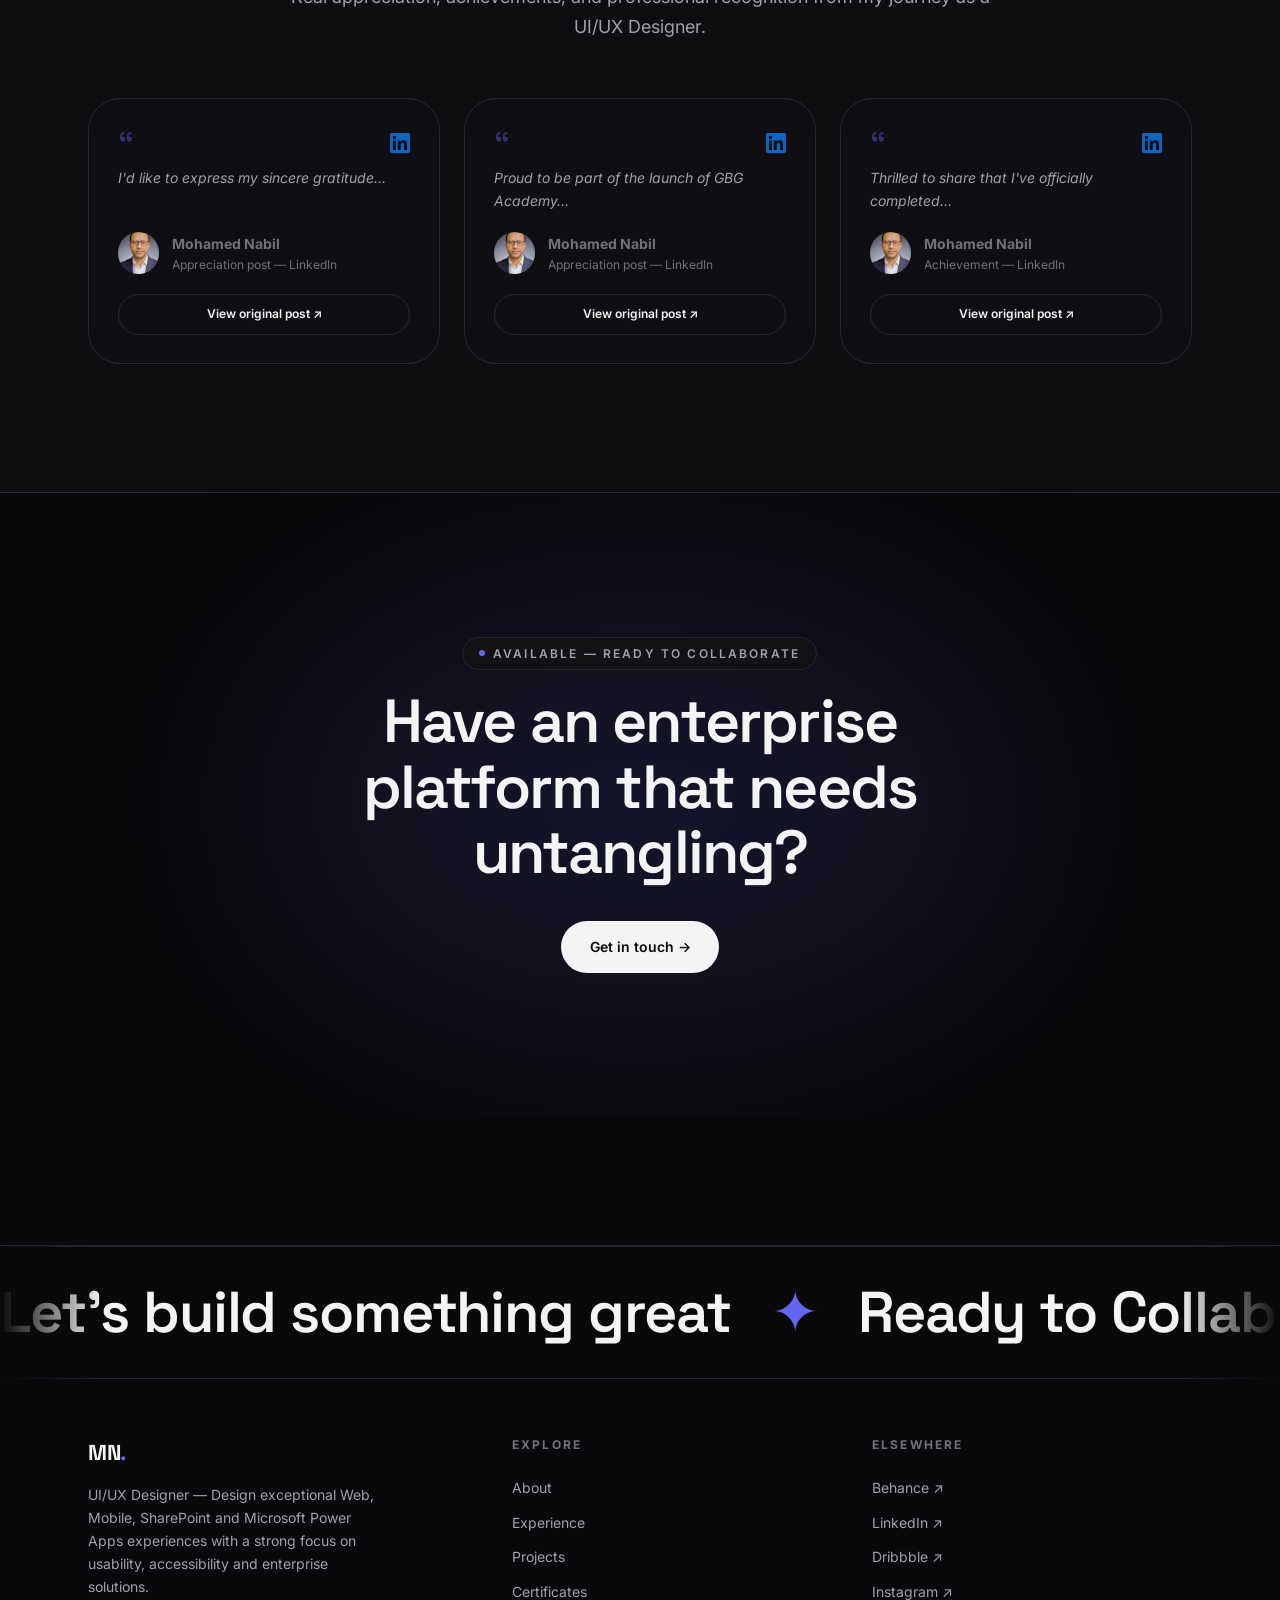
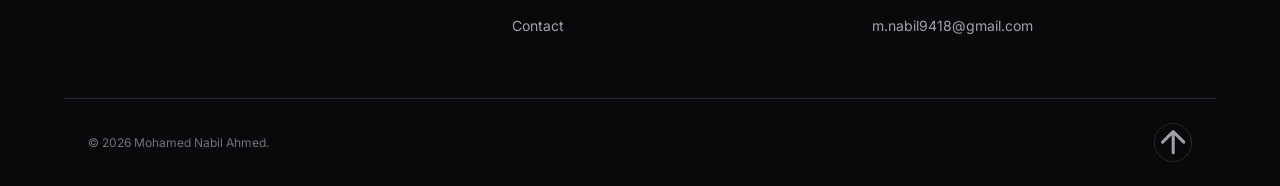
==== commit e074ef70: "final22" ====
--- a/index.html
+++ b/index.html
@@ -30,7 +30,7 @@
   <!-- Twitter Card -->
   <meta name="twitter:card" content="summary_large_image">
   <meta name="twitter:title" content="Mohamed Nabil — UI/UX Designer">
-  <meta name="twitter:description" content="I design exceptional Web, Mobile, SharePoint and Microsoft Power Apps experiences.">
+  <meta name="twitter:description" content="I Design exceptional Web, Mobile, SharePoint and Microsoft Power Apps experiences.">
   <meta name="twitter:image" content="https://mohamednabil.design/assets/images/profile/me.jpeg">
 
   <!-- Structured data (Person) -->
@@ -95,7 +95,7 @@
           <p class="hero__rotator">Specializing in <strong id="hero-rotator" aria-live="polite"></strong></p>
 
           <p class="hero__intro" style="animation:fadeUp 0.8s var(--ease-out) both 0.9s">
-            I design exceptional Web, Mobile, SharePoint and Microsoft Power Apps experiences with a
+            I Design exceptional Web, Mobile, SharePoint and Microsoft Power Apps experiences with a
             strong focus on usability, accessibility and enterprise solutions — currently shaping HR,
             CRM and administration platforms at Global Brands Group.
           </p>
